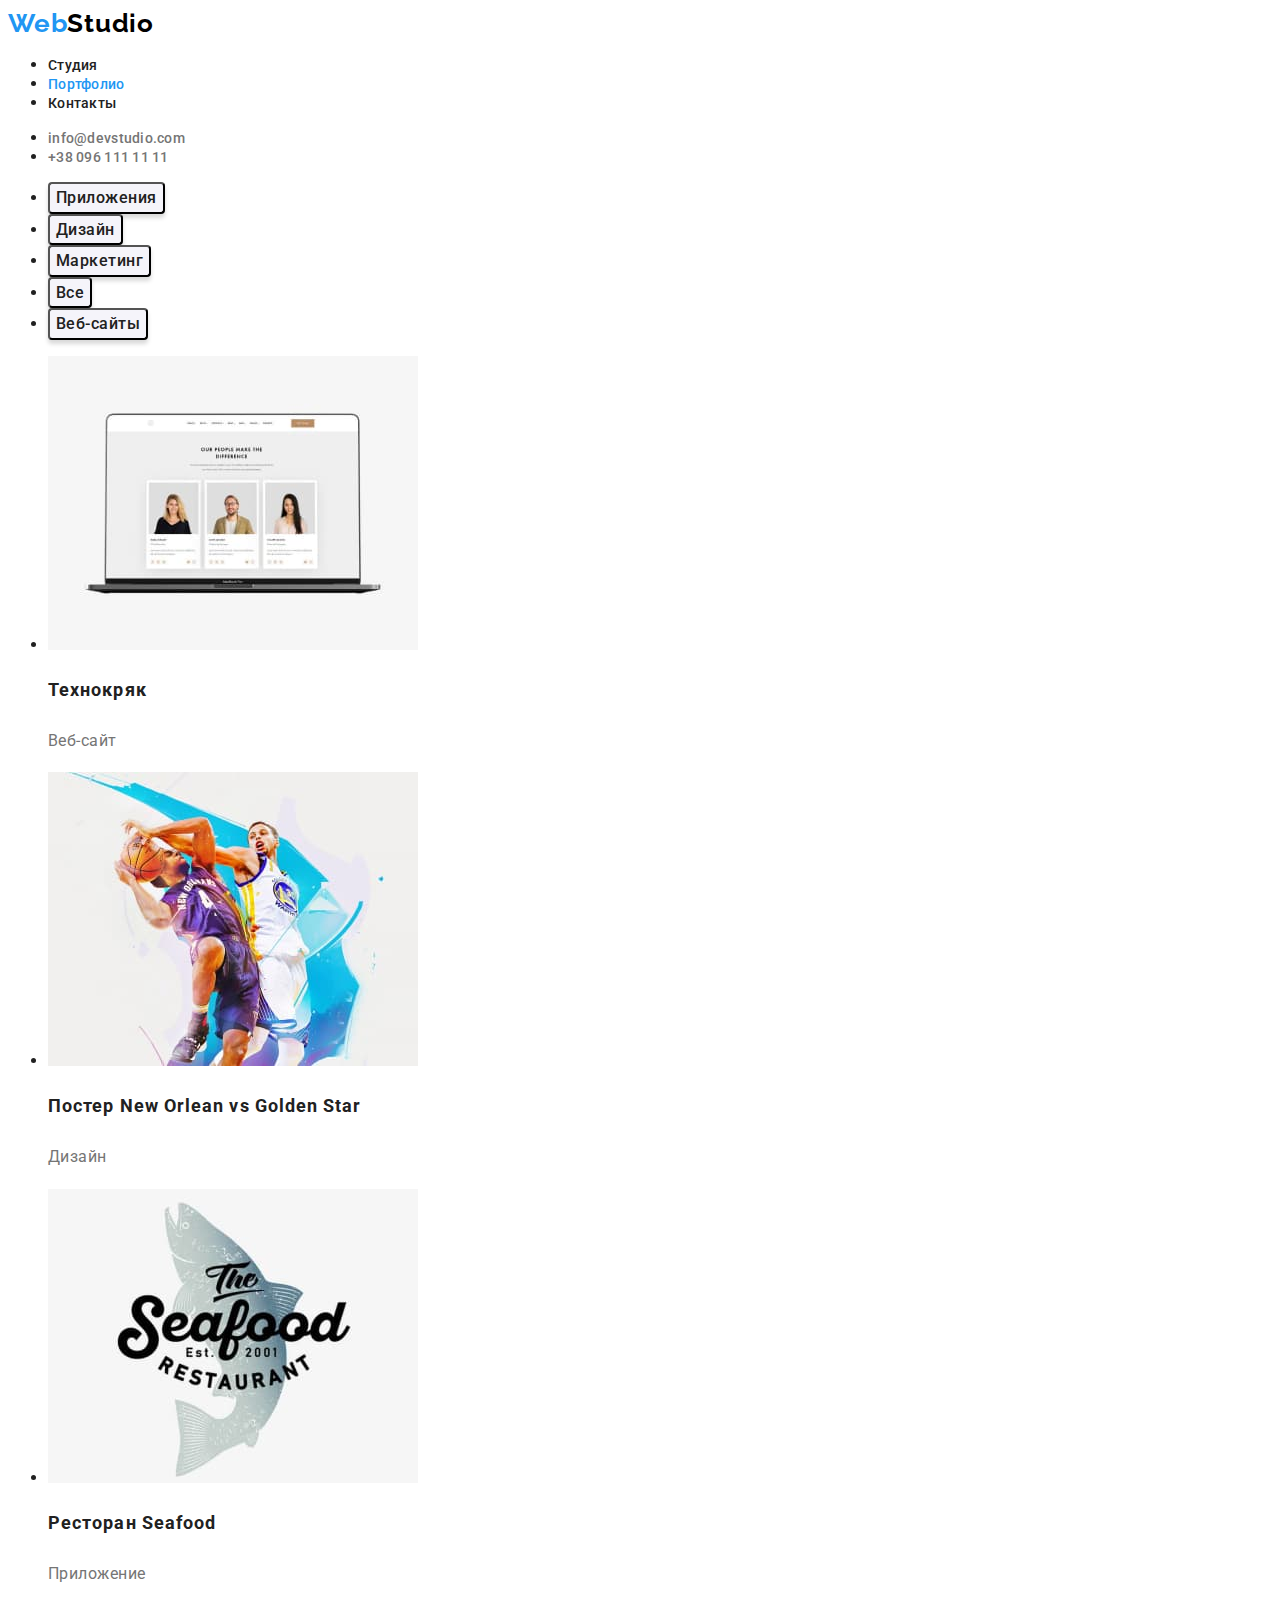
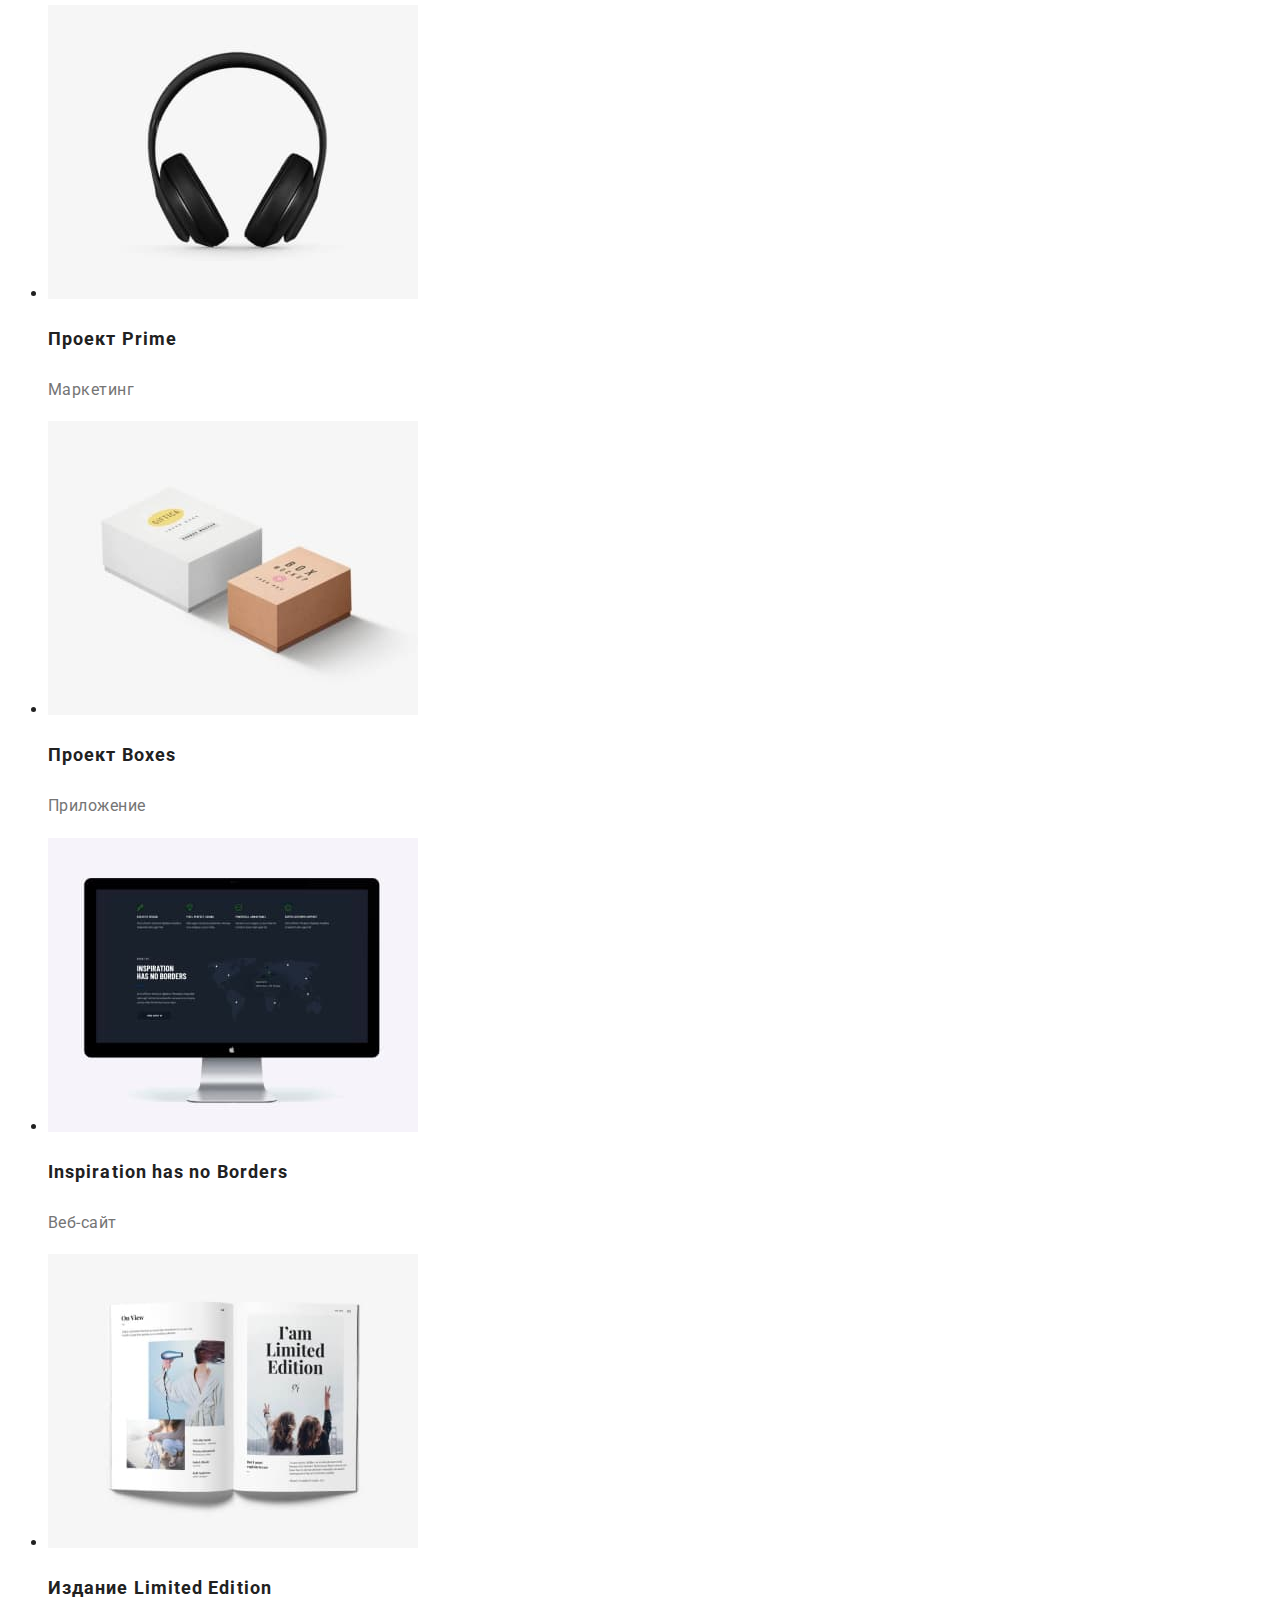
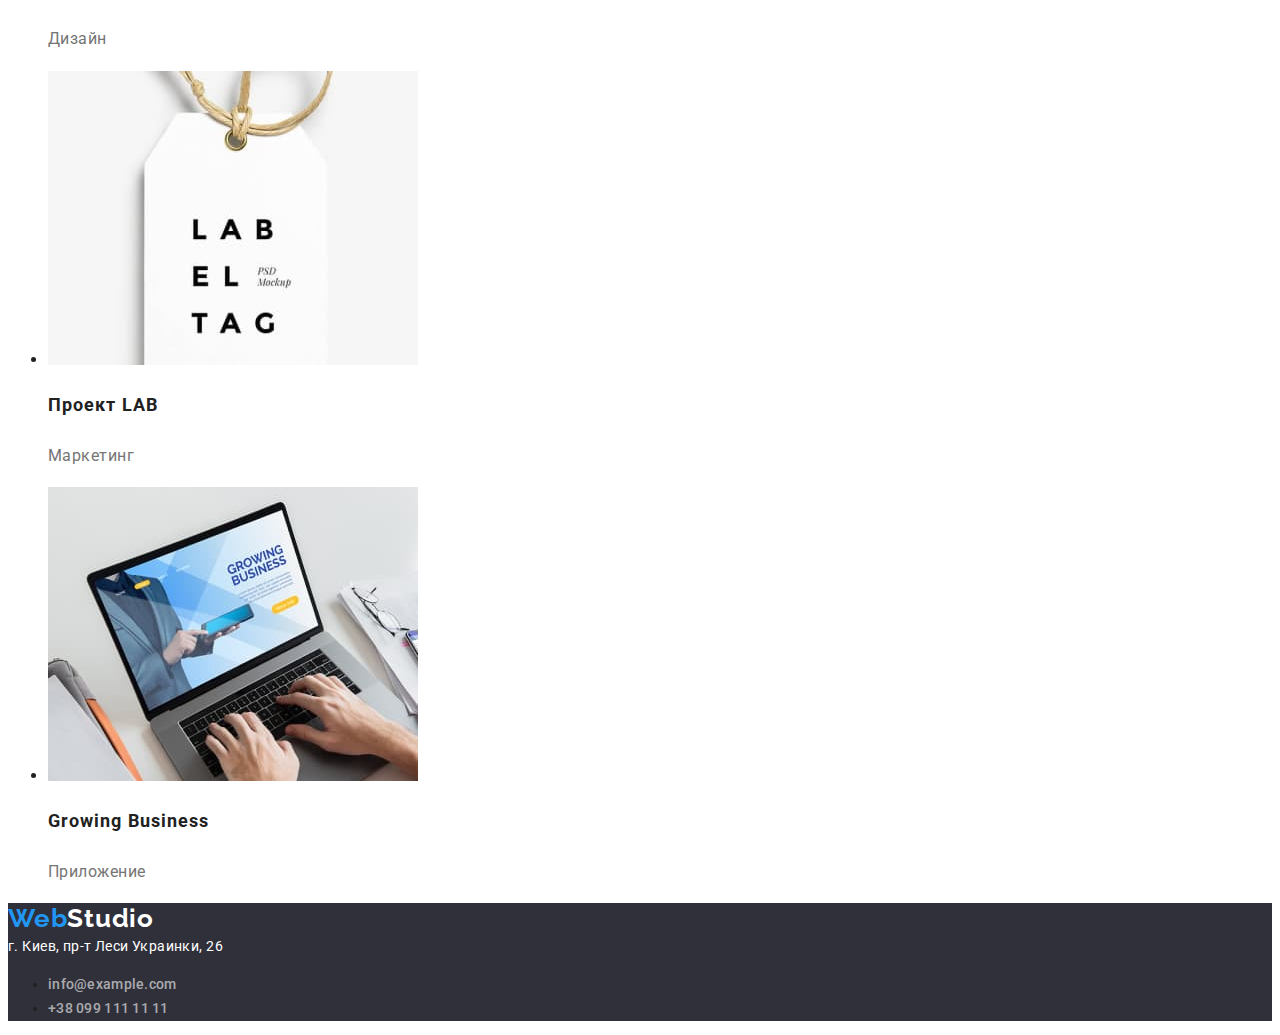
==== portfolio.html @ 6b37e73c "додали файли з hw-02" ====
<!DOCTYPE html>
<html lang="ru">
  <head>
    <meta charset="UTF-8" />
    <meta http-equiv="X-UA-Compatible" content="IE=edge" />
    <meta name="viewport" content="width=device-width, initial-scale=1.0" />
    <title>Портфоліо</title>
    <link rel="preconnect" href="https://fonts.googleapis.com" />
    <link rel="preconnect" href="https://fonts.gstatic.com" crossorigin />
    <link
      href="https://fonts.googleapis.com/css2?family=Raleway:wght@700&family=Roboto:wght@400;500;700;900&display=swap"
      rel="stylesheet"
    />
    <link rel="stylesheet" href="./css/styles.css" />
  </head>
  <body>
    <header class="header">
      <nav class="main-navigation">
        <a class="logo" href="./index.html">Web<span class="web-header">Studio</span> </a>

        <ul class="site-nav">
          <li class="item"><a class="link" href="./index.html">Студия</a></li>
          <li class="item"><a class="link current" href="./portfolio.html">Портфолио</a></li>
          <li class="item"><a class="link" href="/">Контакты</a></li>
        </ul>
      </nav>

      <ul class="auth-nav">
        <li class="item"><a class="link" href="info@devstudio.com">info@devstudio.com</a></li>
        <li class="item"><a class="link" href="/">+38 096 111 11 11</a></li>
      </ul>
    </header>

    <main>
      <section>
        <!--скрити заголовок h1 -->
        <h1 class="hide">Кнопки фільтру</h1>
        <ul class="btn-list">
          <li><button class="btn" type="button">Приложения</button></li>
          <li><button class="btn" type="button">Дизайн</button></li>
          <li><button class="btn" type="button">Маркетинг</button></li>
          <li><button class="btn" type="button">Все</button></li>
          <li><button class="btn" type="button">Веб-сайты</button></li>
        </ul>
        <!--скрити заголовок h2-->
        <h2 class="hide">Приклади робіт</h2>
        <ul>
          <li>
            <img src="./img/portfolio/tehnokr.jpeg" alt="фото спеціалістів" width="370" />
            <h3 class="example">Технокряк</h3>
            <p class="example-name">Веб-сайт</p>
          </li>
          <li>
            <img src="./img/portfolio/poster.jpeg" alt="баскетболіст блокує опонента" width="370" />
            <h3 class="example">Постер <span lang="en">New Orlean vs Golden Star</span></h3>
            <p class="example-name">Дизайн</p>
          </li>
          <li>
            <img src="./img/portfolio/restaur.jpeg" alt="логотип ресторана" width="370" />
            <h3 class="example">Ресторан <span lang="en">Seafood</span></h3>
            <p class="example-name">Приложение</p>
          </li>
          <li>
            <img src="./img/portfolio/prime.jpeg" alt="наваушники" width="370" />
            <h3 class="example">Проект <span lang="en">Prime</span></h3>
            <p class="example-name">Маркетинг</p>
          </li>
          <li>
            <img src="./img/portfolio/boxes.jpeg" alt="дві коробки" width="370" />
            <h3 class="example">Проект <span lang="en"> Boxes</span></h3>
            <p class="example-name">Приложение</p>
          </li>
          <li>
            <img src="./img/portfolio/inspir.jpeg" alt="монітор Apple" width="370" />
            <h3 class="example" lang="en">Inspiration has no Borders</h3>
            <p class="example-name">Веб-сайт</p>
          </li>
          <li>
            <img src="./img/portfolio/izdanie.jpeg" alt="журнал" width="370" />
            <h3 class="example">Издание <span lang="en"> Limited Edition</span></h3>
            <p class="example-name">Дизайн</p>
          </li>
          <li>
            <img src="./img/portfolio/lab.jpeg" alt="бірка" width="370" />
            <h3 class="example">Проект<span lang="en"> LAB </span></h3>
            <p class="example-name">Маркетинг</p>
          </li>
          <li>
            <img src="./img/portfolio/gb.jpeg" alt="чоловік друкує на ноутбуці" width="370" />
            <h3 class="example" lang="en">Growing Business</h3>
            <p class="example-name">Приложение</p>
          </li>
        </ul>
      </section>
    </main>
    <footer class="footer">
      <a class="logo" href="/">Web<span class="web-footer">Studio</span> </a>

      <address class="address">г. Киев, пр-т Леси Украинки, 26</address>

      <ul class="footer-link">
        <li><a class="link" href="info@example.com">info@example.com</a></li>
        <li><a class="link" href="tel:+380991111111">+38 099 111 11 11</a></li>
      </ul>
    </footer>
  </body>
</html>
---- css/styles.css ----
:root {
  --primary-text-color: #212121;
  --secondary-text-color: #757575;
  --accent-color: #2196f3;
}

body {
  background: #ffffff;
  color: var(--primary-text-color);
  font-family: 'Roboto', sans-serif;
}

/* 
 основний колір тексту #212121 
 вторичний колір тексту #757575
 основний фон білий #FFFFFF
 акцент #2196F3
 колір футера контактів #FFFFFF99 
 фон герой #2F303A;
 фон хедер #FFFFFF;
 основний фон(наша команда)  #F5F4FA
 фон футер  #2F303A


 font-family: 'Raleway', sans-serif;

 address: rgba(255, 255, 255, 0.6);

 */

.logo {
  font-family: 'Raleway';
  font-weight: 700;
  font-size: 26px;
  line-height: 1.19;
  letter-spacing: 0.03em;
  color: var(--accent-color);
  text-decoration: none;
}

.link {
  font-family: inherit;

  font-weight: 500;
  font-size: 14px;
  line-height: 1.14;
  letter-spacing: 0.02em;

  color: var(--primary-text-color);
  text-decoration: none;
}

.auth-nav .link {
  color: var(--secondary-text-color);
}
.site-nav .link.current {
  color: var(--accent-color);
}
.hero {
  background-color: #2f303a;
}
.title-hero {
  font-weight: 900;
  font-size: 44px;
  line-height: 1.36;

  text-align: center;
  letter-spacing: 0.06em;
  text-transform: uppercase;

  color: #ffffff;
}
.btn-hero {
  color: #ffffff;
  background-color: var(--accent-color);
  font-weight: 700;
  font-size: 16px;
  line-height: 1.88;
  letter-spacing: 0.06em;
  font-family: inherit;
}
.btn-hero:hover {
  background: #188ce8;
}
.btn-hero:focus {
  background: #188ce8;
}
.hide {
  display: none;
}
.prior {
  font-size: 14px;
  line-height: 1.14;
  letter-spacing: 0.03em;
}
.title-prior {
  font-weight: 700;

  text-transform: uppercase;

  font-size: 14px;
  line-height: 1.14;
  letter-spacing: 0.03em;
}
.title-description {
  line-height: 1.71;
  color: var(--secondary-text-color);
}
.title-section {
  font-weight: 700;
  line-height: 1.17;
  text-align: center;
  letter-spacing: 0.03em;
  font-size: 36px;
}

.team {
  background: #f5f4fa;
  font-size: 16px;
  line-height: 1.19;

  letter-spacing: 0.03em;
}

.team-name {
  font-weight: 500;
  font-size: 16px;
  line-height: 1.19;

  text-align: center;
  letter-spacing: 0.03em;
}
.position {
  color: var(--secondary-text-color);
  line-height: 1.19;

  text-align: center;
  letter-spacing: 0.03em;
}
.item-team {
  background: #ffffff;
  box-shadow: 0px 1px 3px rgba(0, 0, 0, 0.12), 0px 1px 1px rgba(0, 0, 0, 0.14),
    0px 2px 1px rgba(0, 0, 0, 0.2);
  border-radius: 0px 0px 4px 4px;
  width: 270px;
}
.footer {
  background-color: #2f303a;
  font-size: 14px;
  line-height: 1.71;

  letter-spacing: 0.03em;
}
.web-header {
  color: #000000;
}
.web-footer {
  color: #ffffff;
}
.footer-link .link {
  color: rgba(255, 255, 255, 0.6);
}
.address {
  font-style: normal;
  font-weight: 400;
  color: #ffffff;
}
.link:hover {
  color: var(--accent-color);
}
.link:focus {
  color: var(--accent-color);
}
.btn {
  color: var(--primary-text-color);
  cursor: pointer;
  background-color: #f5f4fa;
  box-shadow: 0px 4px 4px rgba(0, 0, 0, 0.15);
  border-radius: 4px;
  font-family: inherit;
  font-weight: 500;
  font-size: 16px;
  line-height: 1.6;

  letter-spacing: 0.03em;
}
.btn:hover {
  color: #ffffff;
  background-color: var(--accent-color);
}

.btn:focus {
  color: #ffffff;
  background-color: var(--accent-color);
}
.example {
  font-weight: 700;
  font-size: 18px;
  line-height: 2;

  letter-spacing: 0.06em;
}
.example-name {
  line-height: 1.9;

  letter-spacing: 0.03em;

  color: var(--secondary-text-color);
}
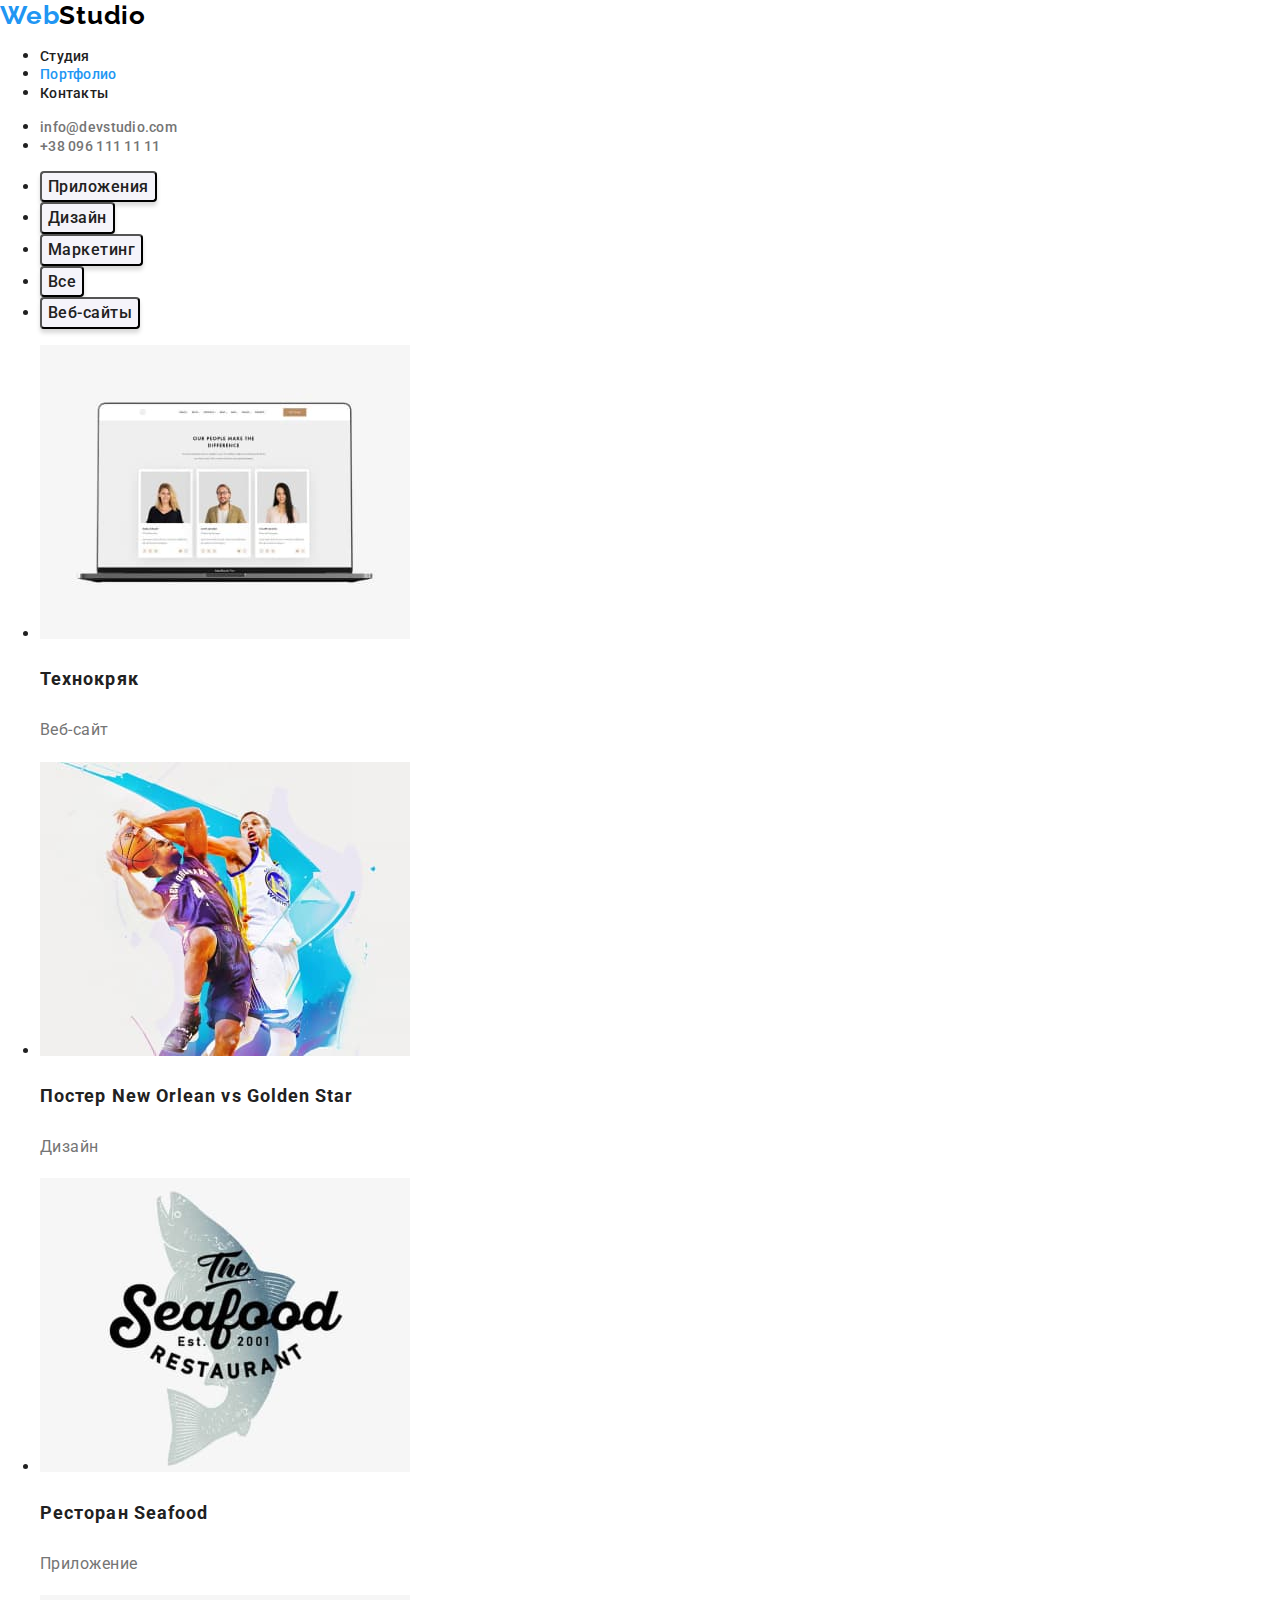
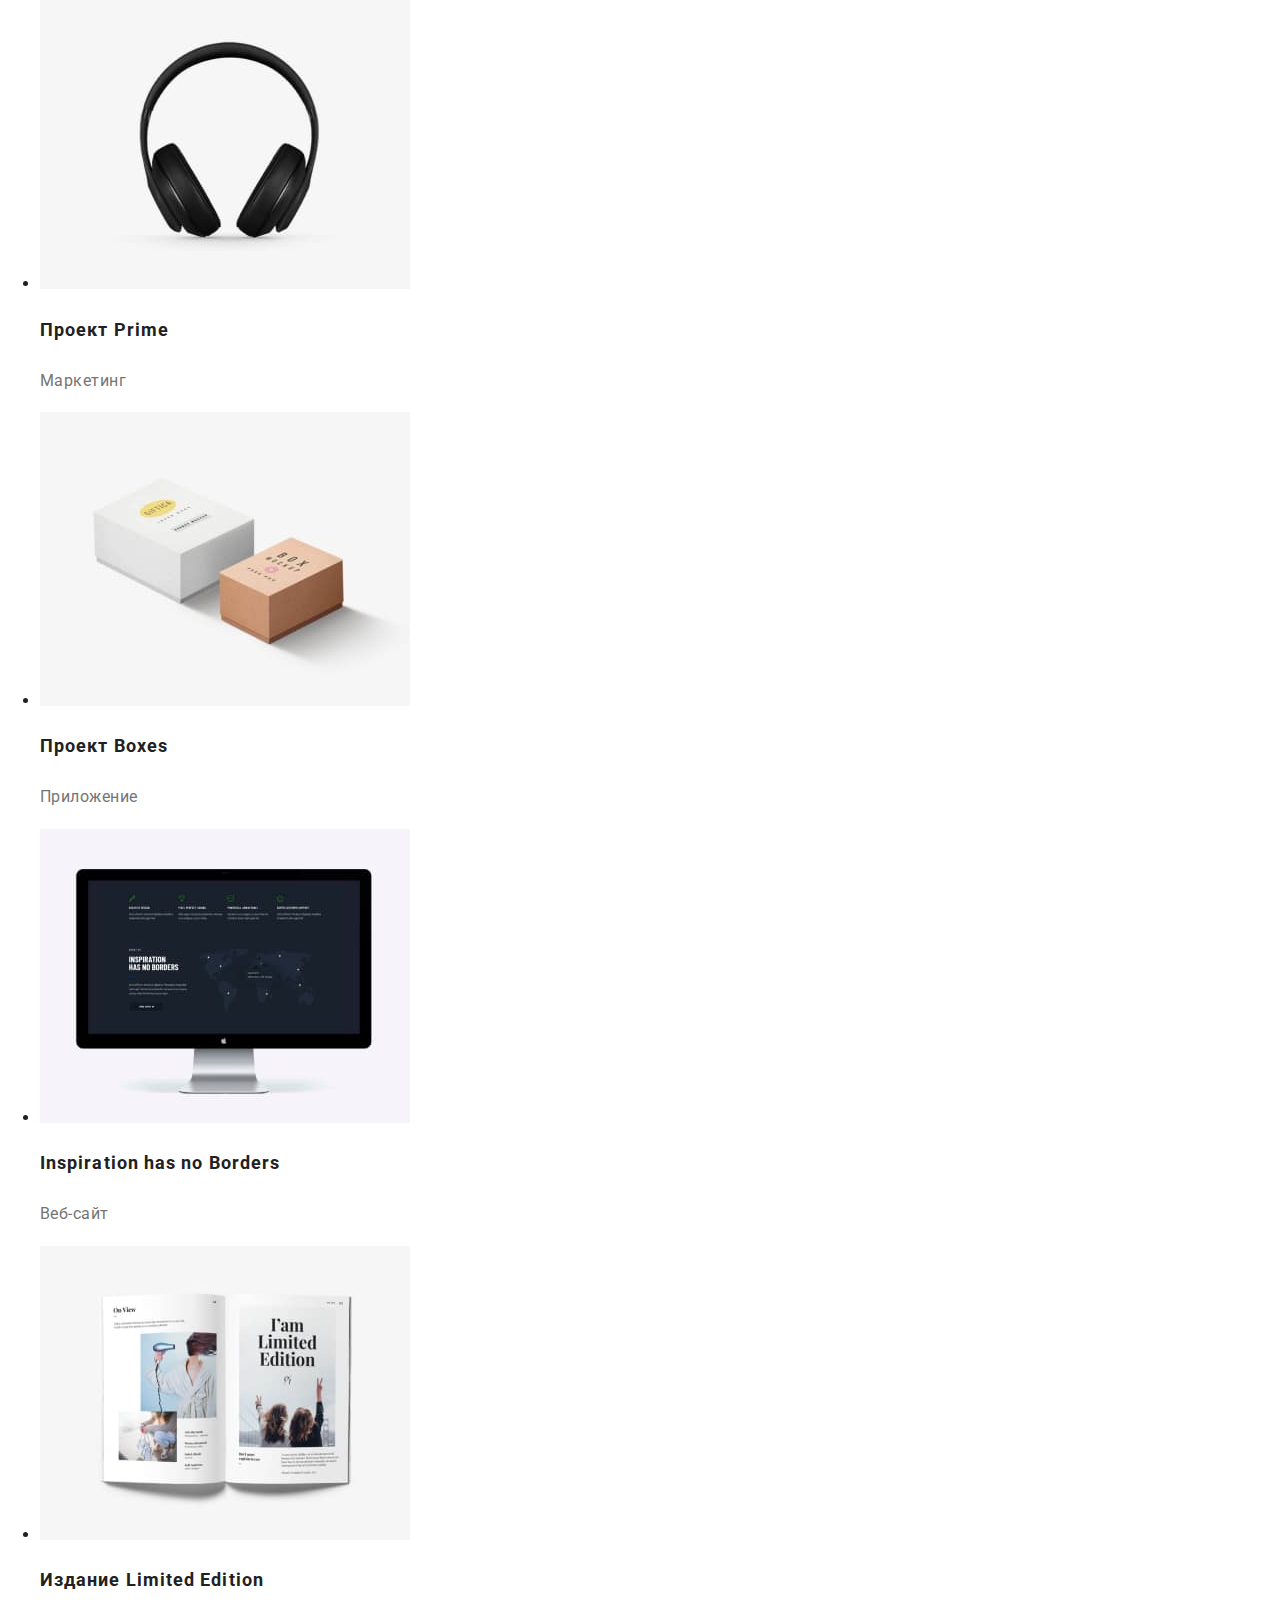
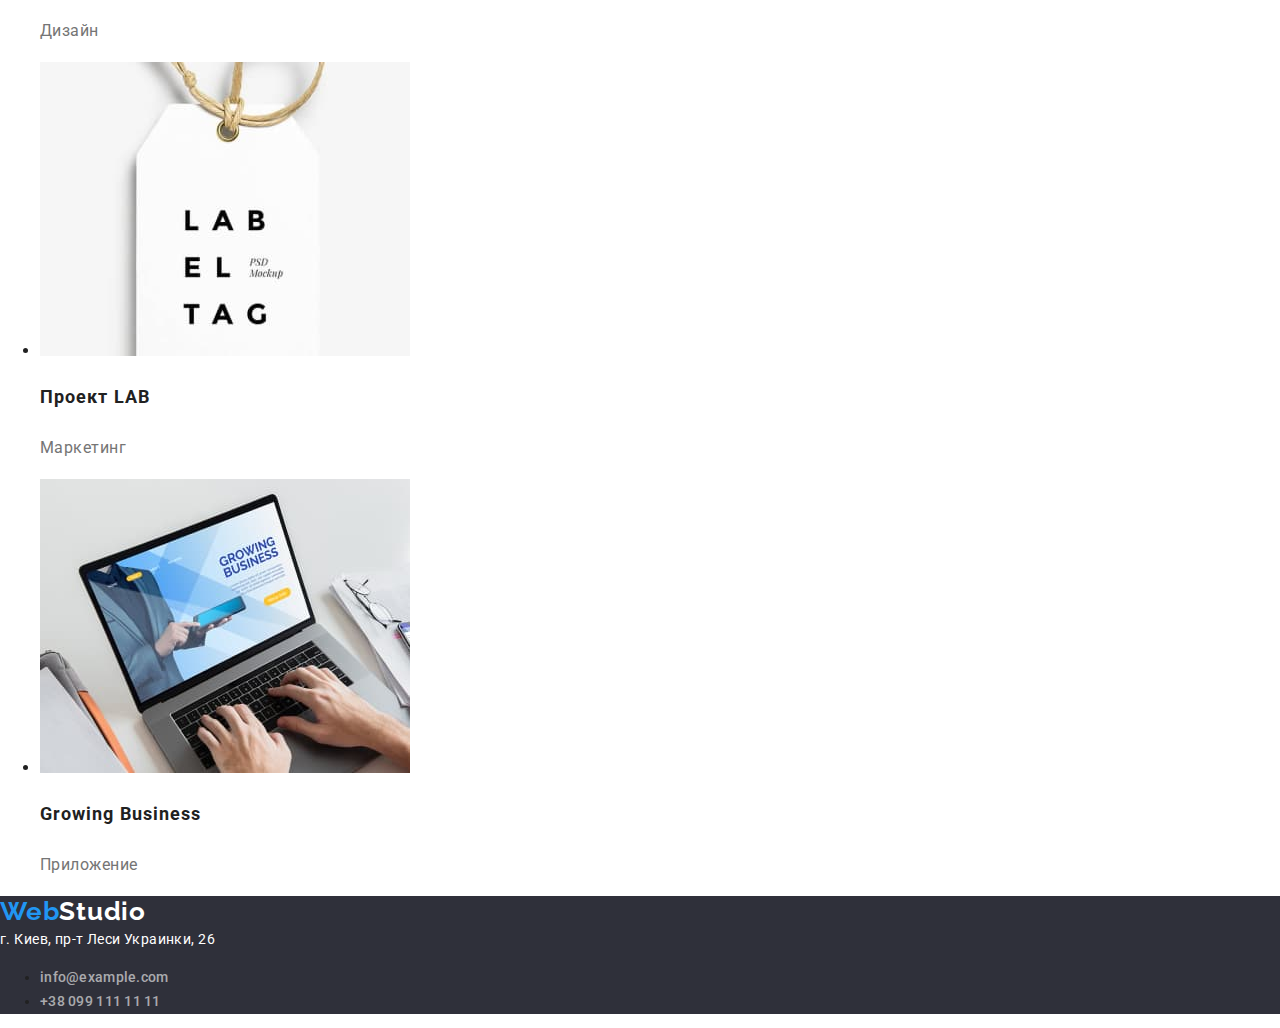
==== commit c8f34d6c: "підключили CDN modern normalize css" ====
--- a/portfolio.html
+++ b/portfolio.html
@@ -11,22 +11,32 @@
       href="https://fonts.googleapis.com/css2?family=Raleway:wght@700&family=Roboto:wght@400;500;700;900&display=swap"
       rel="stylesheet"
     />
+    <link
+      rel="stylesheet"
+      href="https://cdnjs.cloudflare.com/ajax/libs/modern-normalize/1.1.0/modern-normalize.min.css"
+    />
     <link rel="stylesheet" href="./css/styles.css" />
   </head>
   <body>
     <header class="header">
       <nav class="main-navigation">
-        <a class="logo" href="./index.html">Web<span class="web-header">Studio</span> </a>
+        <a class="logo" href="./index.html"
+          >Web<span class="web-header">Studio</span>
+        </a>
 
         <ul class="site-nav">
           <li class="item"><a class="link" href="./index.html">Студия</a></li>
-          <li class="item"><a class="link current" href="./portfolio.html">Портфолио</a></li>
+          <li class="item">
+            <a class="link current" href="./portfolio.html">Портфолио</a>
+          </li>
           <li class="item"><a class="link" href="/">Контакты</a></li>
         </ul>
       </nav>
 
       <ul class="auth-nav">
-        <li class="item"><a class="link" href="info@devstudio.com">info@devstudio.com</a></li>
+        <li class="item">
+          <a class="link" href="info@devstudio.com">info@devstudio.com</a>
+        </li>
         <li class="item"><a class="link" href="/">+38 096 111 11 11</a></li>
       </ul>
     </header>
@@ -46,38 +56,66 @@
         <h2 class="hide">Приклади робіт</h2>
         <ul>
           <li>
-            <img src="./img/portfolio/tehnokr.jpeg" alt="фото спеціалістів" width="370" />
+            <img
+              src="./img/portfolio/tehnokr.jpeg"
+              alt="фото спеціалістів"
+              width="370"
+            />
             <h3 class="example">Технокряк</h3>
             <p class="example-name">Веб-сайт</p>
           </li>
           <li>
-            <img src="./img/portfolio/poster.jpeg" alt="баскетболіст блокує опонента" width="370" />
-            <h3 class="example">Постер <span lang="en">New Orlean vs Golden Star</span></h3>
+            <img
+              src="./img/portfolio/poster.jpeg"
+              alt="баскетболіст блокує опонента"
+              width="370"
+            />
+            <h3 class="example">
+              Постер <span lang="en">New Orlean vs Golden Star</span>
+            </h3>
             <p class="example-name">Дизайн</p>
           </li>
           <li>
-            <img src="./img/portfolio/restaur.jpeg" alt="логотип ресторана" width="370" />
+            <img
+              src="./img/portfolio/restaur.jpeg"
+              alt="логотип ресторана"
+              width="370"
+            />
             <h3 class="example">Ресторан <span lang="en">Seafood</span></h3>
             <p class="example-name">Приложение</p>
           </li>
           <li>
-            <img src="./img/portfolio/prime.jpeg" alt="наваушники" width="370" />
+            <img
+              src="./img/portfolio/prime.jpeg"
+              alt="наваушники"
+              width="370"
+            />
             <h3 class="example">Проект <span lang="en">Prime</span></h3>
             <p class="example-name">Маркетинг</p>
           </li>
           <li>
-            <img src="./img/portfolio/boxes.jpeg" alt="дві коробки" width="370" />
+            <img
+              src="./img/portfolio/boxes.jpeg"
+              alt="дві коробки"
+              width="370"
+            />
             <h3 class="example">Проект <span lang="en"> Boxes</span></h3>
             <p class="example-name">Приложение</p>
           </li>
           <li>
-            <img src="./img/portfolio/inspir.jpeg" alt="монітор Apple" width="370" />
+            <img
+              src="./img/portfolio/inspir.jpeg"
+              alt="монітор Apple"
+              width="370"
+            />
             <h3 class="example" lang="en">Inspiration has no Borders</h3>
             <p class="example-name">Веб-сайт</p>
           </li>
           <li>
             <img src="./img/portfolio/izdanie.jpeg" alt="журнал" width="370" />
-            <h3 class="example">Издание <span lang="en"> Limited Edition</span></h3>
+            <h3 class="example">
+              Издание <span lang="en"> Limited Edition</span>
+            </h3>
             <p class="example-name">Дизайн</p>
           </li>
           <li>
@@ -86,7 +124,11 @@
             <p class="example-name">Маркетинг</p>
           </li>
           <li>
-            <img src="./img/portfolio/gb.jpeg" alt="чоловік друкує на ноутбуці" width="370" />
+            <img
+              src="./img/portfolio/gb.jpeg"
+              alt="чоловік друкує на ноутбуці"
+              width="370"
+            />
             <h3 class="example" lang="en">Growing Business</h3>
             <p class="example-name">Приложение</p>
           </li>
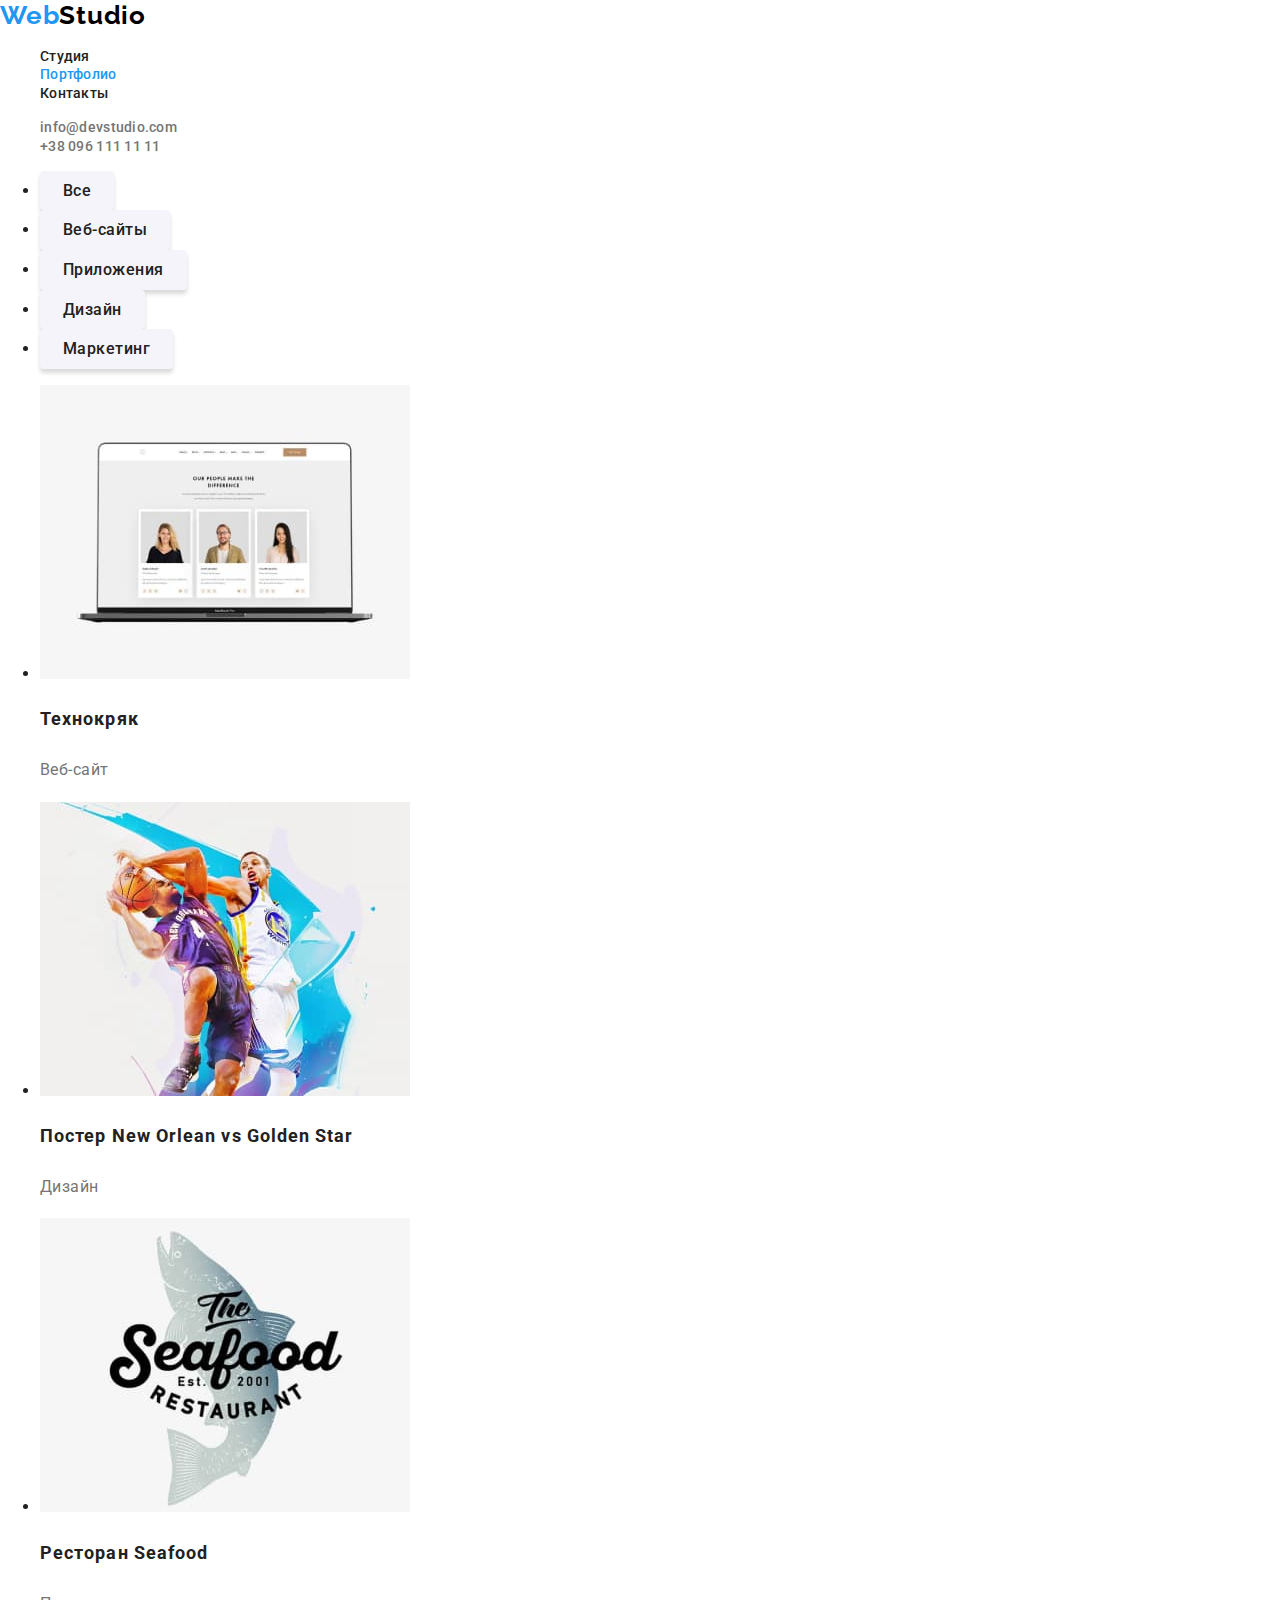
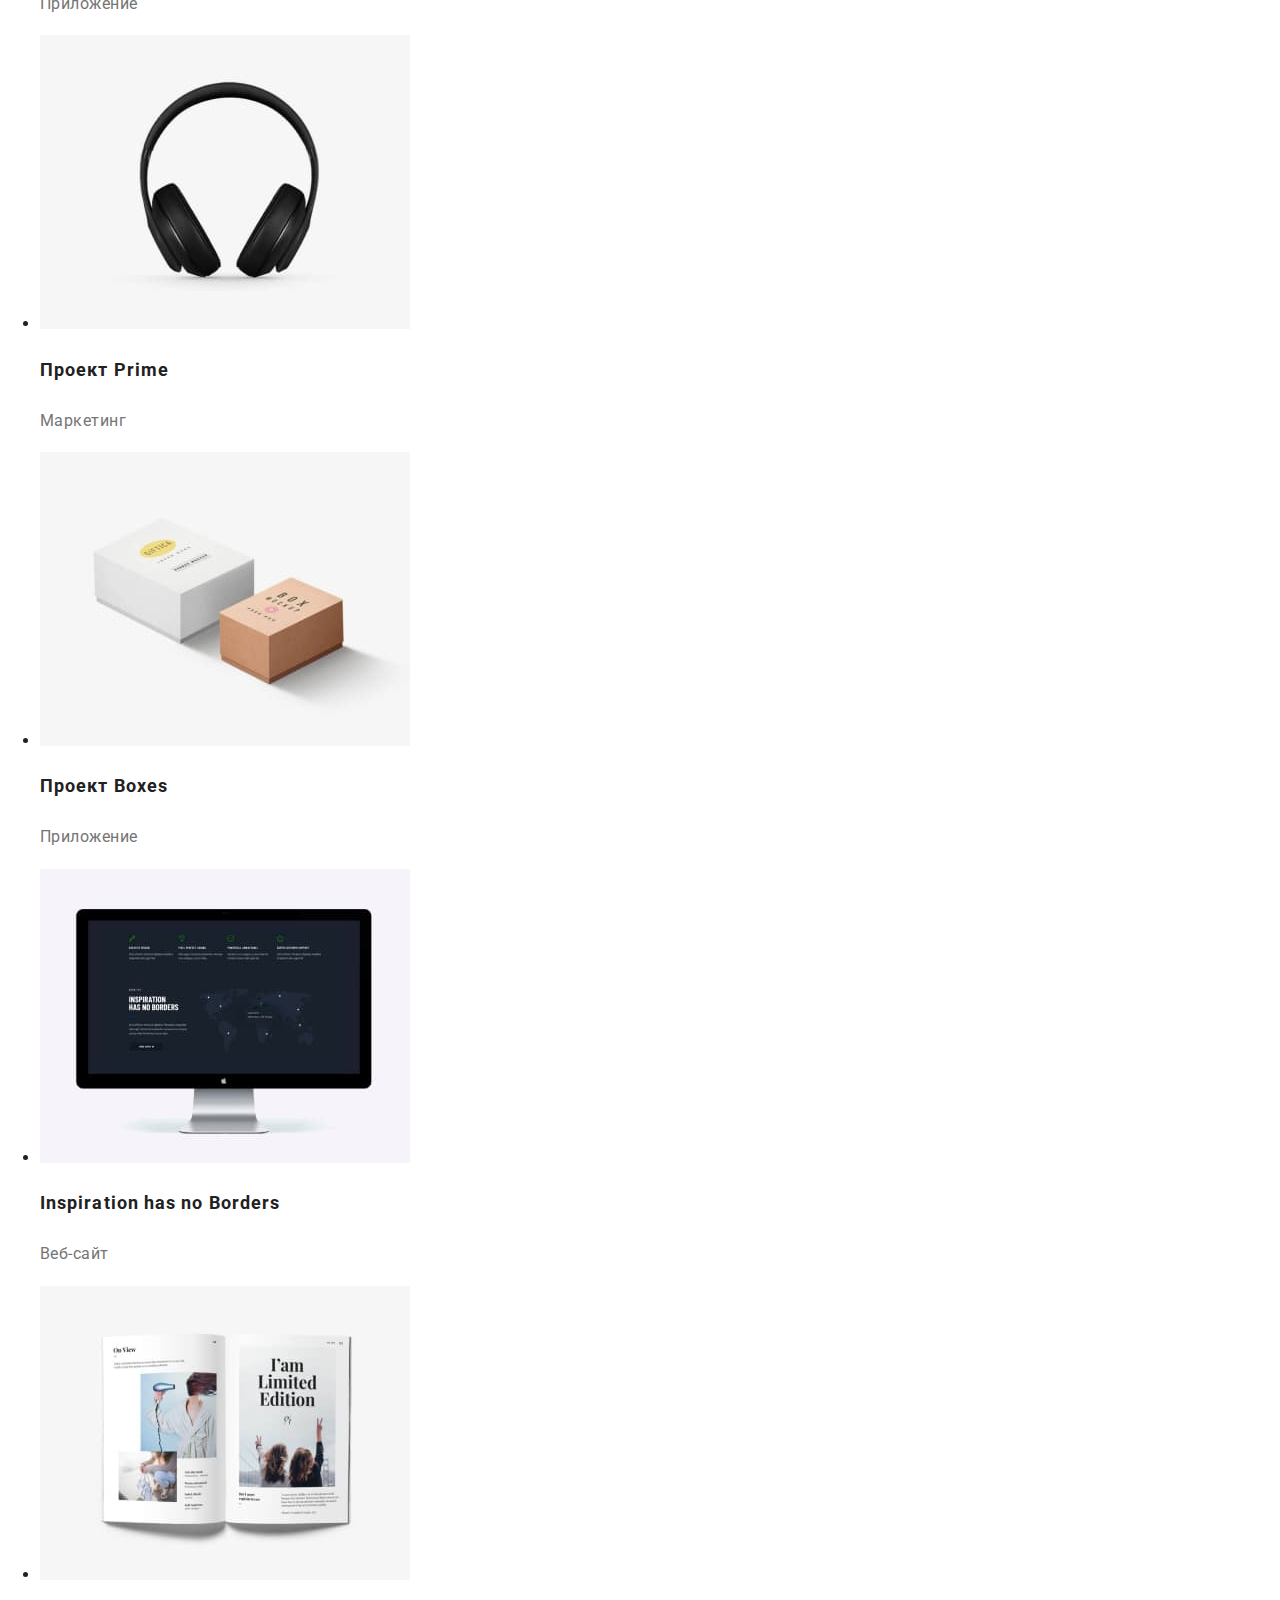
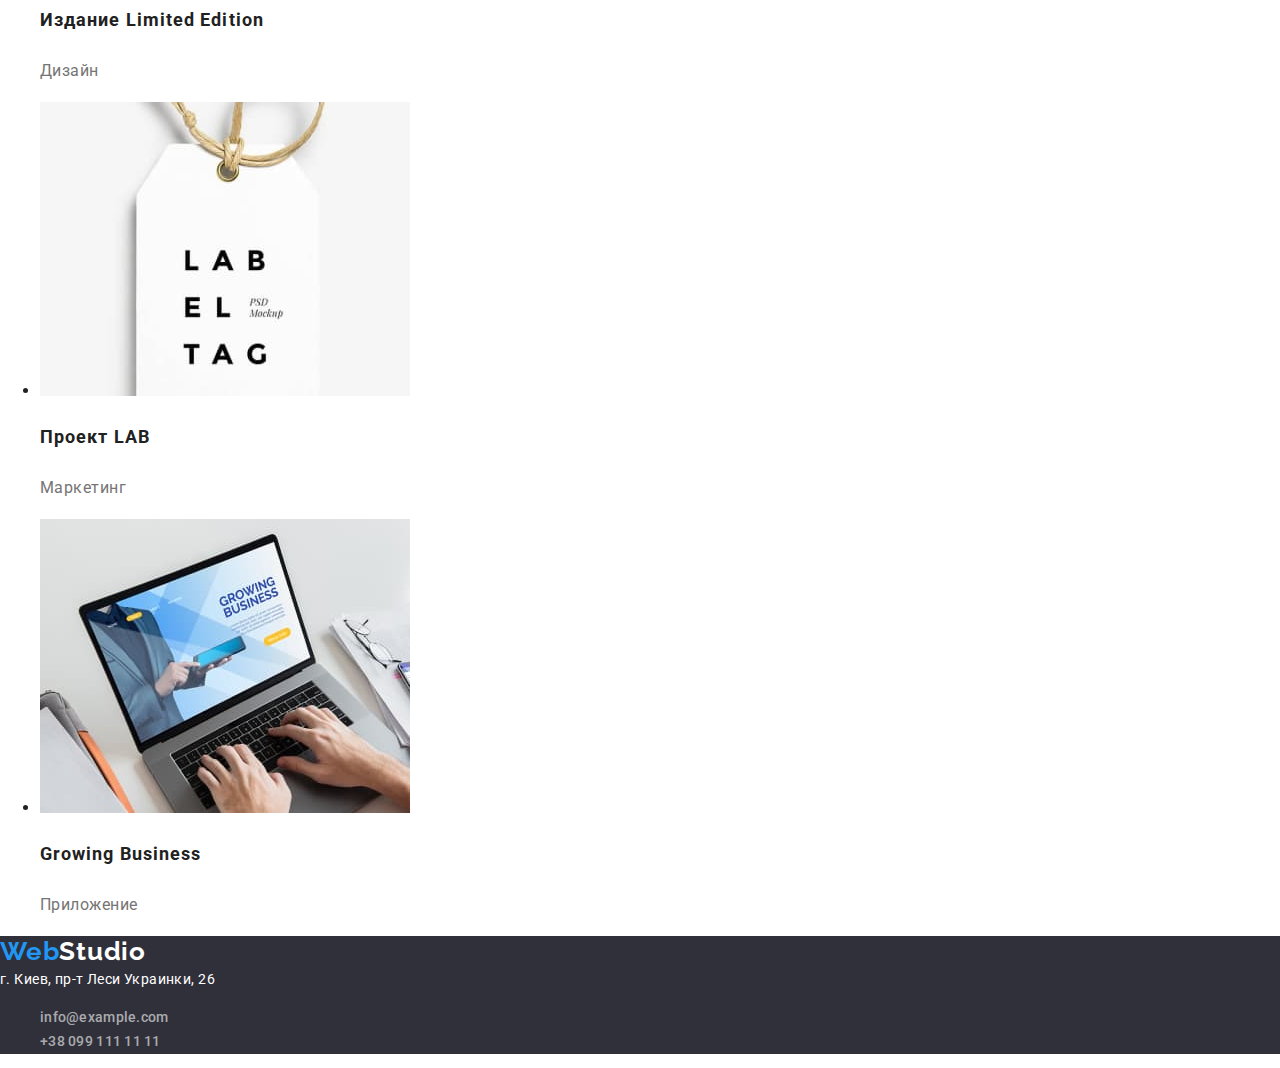
==== commit 7a5626c4: "додали container" ====
--- a/portfolio.html
+++ b/portfolio.html
@@ -46,11 +46,11 @@
         <!--скрити заголовок h1 -->
         <h1 class="hide">Кнопки фільтру</h1>
         <ul class="btn-list">
+          <li><button class="btn" type="button">Все</button></li>
+          <li><button class="btn" type="button">Веб-сайты</button></li>
           <li><button class="btn" type="button">Приложения</button></li>
           <li><button class="btn" type="button">Дизайн</button></li>
           <li><button class="btn" type="button">Маркетинг</button></li>
-          <li><button class="btn" type="button">Все</button></li>
-          <li><button class="btn" type="button">Веб-сайты</button></li>
         </ul>
         <!--скрити заголовок h2-->
         <h2 class="hide">Приклади робіт</h2>
--- a/css/styles.css
+++ b/css/styles.css
@@ -7,8 +7,18 @@
 body {
   background: #ffffff;
   color: var(--primary-text-color);
-  font-family: 'Roboto', sans-serif;
-}
+  font-family: "Roboto", sans-serif;
+}
+
+/* h1,
+h2,
+h3,
+h4,
+h5,
+h6,
+p {
+  margin: 0;
+} */
 
 /* 
  основний колір тексту #212121 
@@ -28,14 +38,49 @@
 
  */
 
+.container {
+  width: 1200px;
+
+  padding-left: 15px;
+  padding-right: 15px;
+
+  margin-left: auto;
+  margin-right: auto;
+
+  display: flex;
+}
+.header {
+  background-color: #ffffff;
+  /* display: flex; */
+}
+.header-nav {
+  /* display: flex; */
+}
+.site-nav {
+  list-style: none;
+  /* display: flex; */
+}
+.item {
+  /* margin-right: 50px; */
+}
+.auth-nav {
+  list-style: none;
+  /* display: flex; */
+  /* margin-left: auto; */
+}
+/* .auth-nav > .item:last-child {
+  margin-right: 0;
+} */
+
 .logo {
-  font-family: 'Raleway';
+  font-family: "Raleway";
   font-weight: 700;
   font-size: 26px;
   line-height: 1.19;
   letter-spacing: 0.03em;
   color: var(--accent-color);
   text-decoration: none;
+  /* margin-right: 93px; */
 }
 
 .link {
@@ -92,6 +137,10 @@
   font-size: 14px;
   line-height: 1.14;
   letter-spacing: 0.03em;
+}
+
+.list {
+  list-style: none;
 }
 .title-prior {
   font-weight: 700;
@@ -150,6 +199,9 @@
   line-height: 1.71;
 
   letter-spacing: 0.03em;
+}
+.footer-link {
+  list-style: none;
 }
 .web-header {
   color: #000000;
@@ -183,7 +235,10 @@
   line-height: 1.6;
 
   letter-spacing: 0.03em;
-}
+  padding: 6px 22px;
+  border: 1px solid transparent;
+}
+
 .btn:hover {
   color: #ffffff;
   background-color: var(--accent-color);
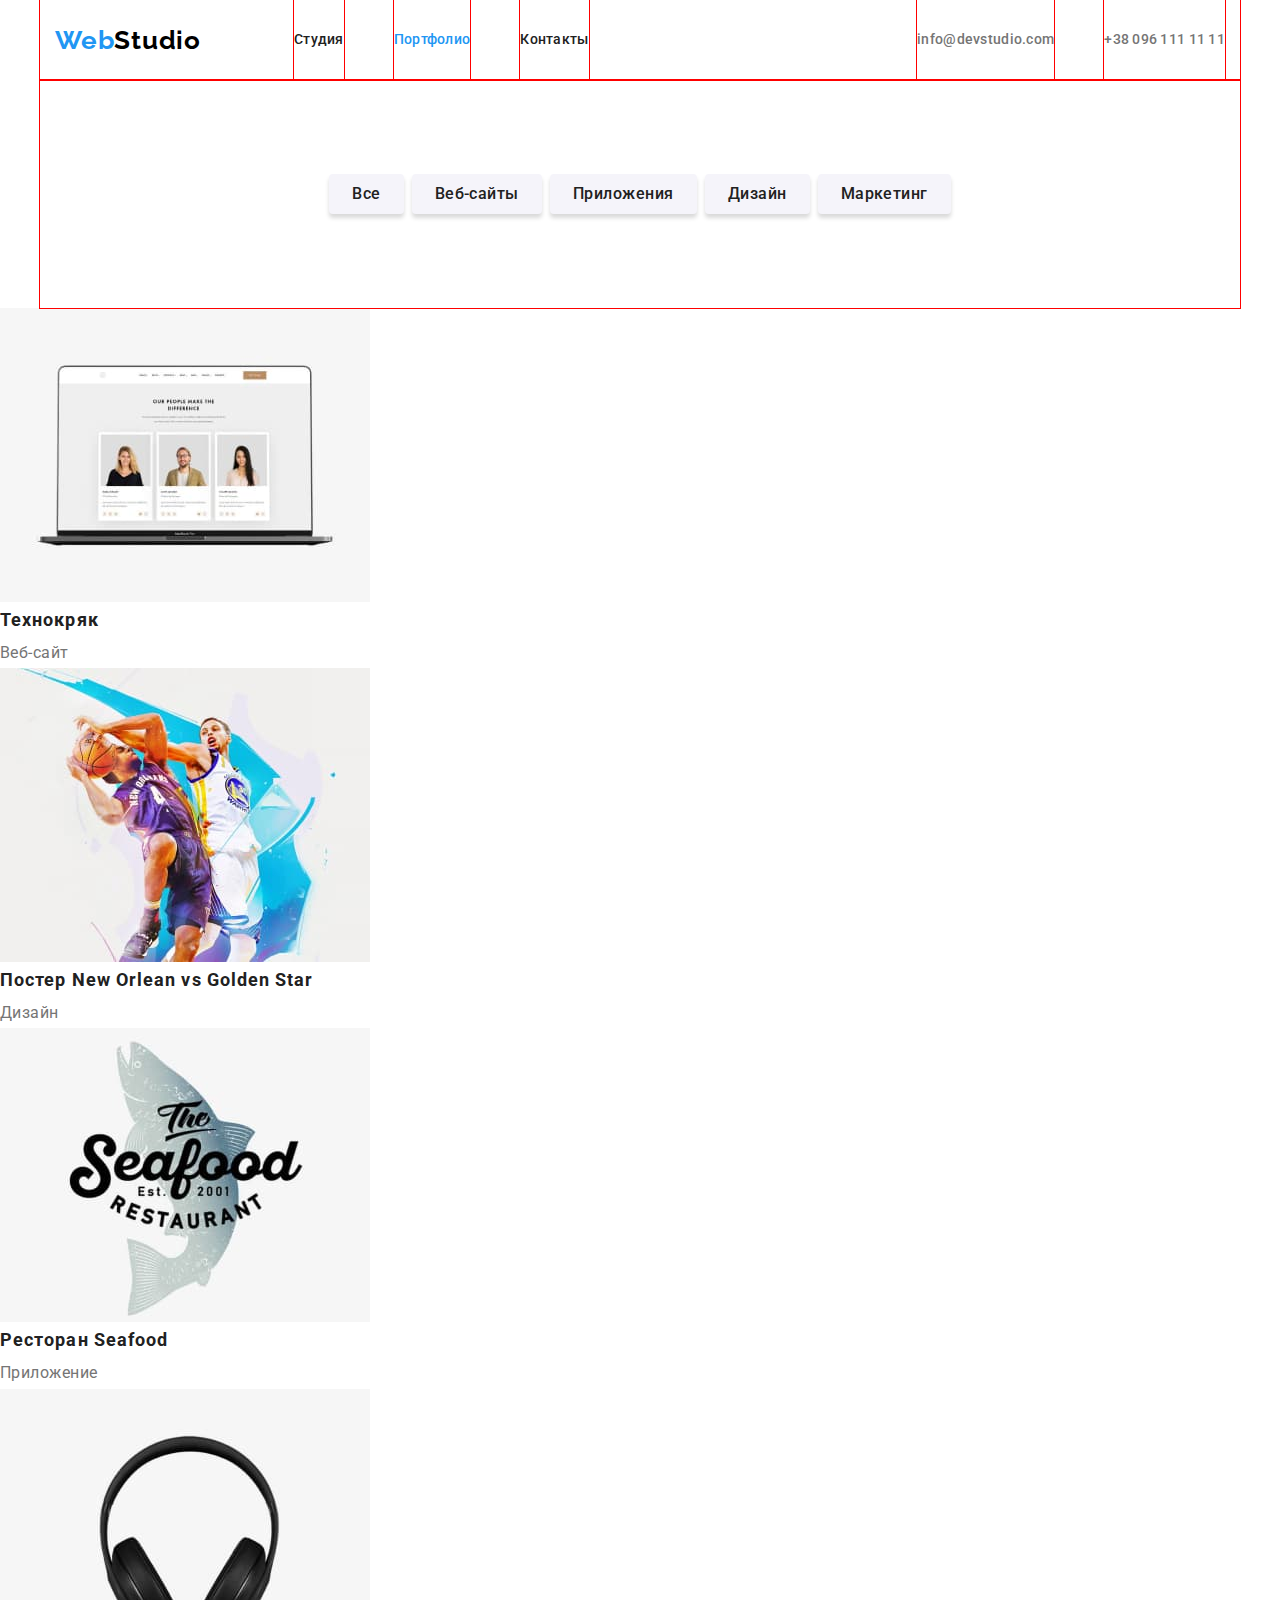
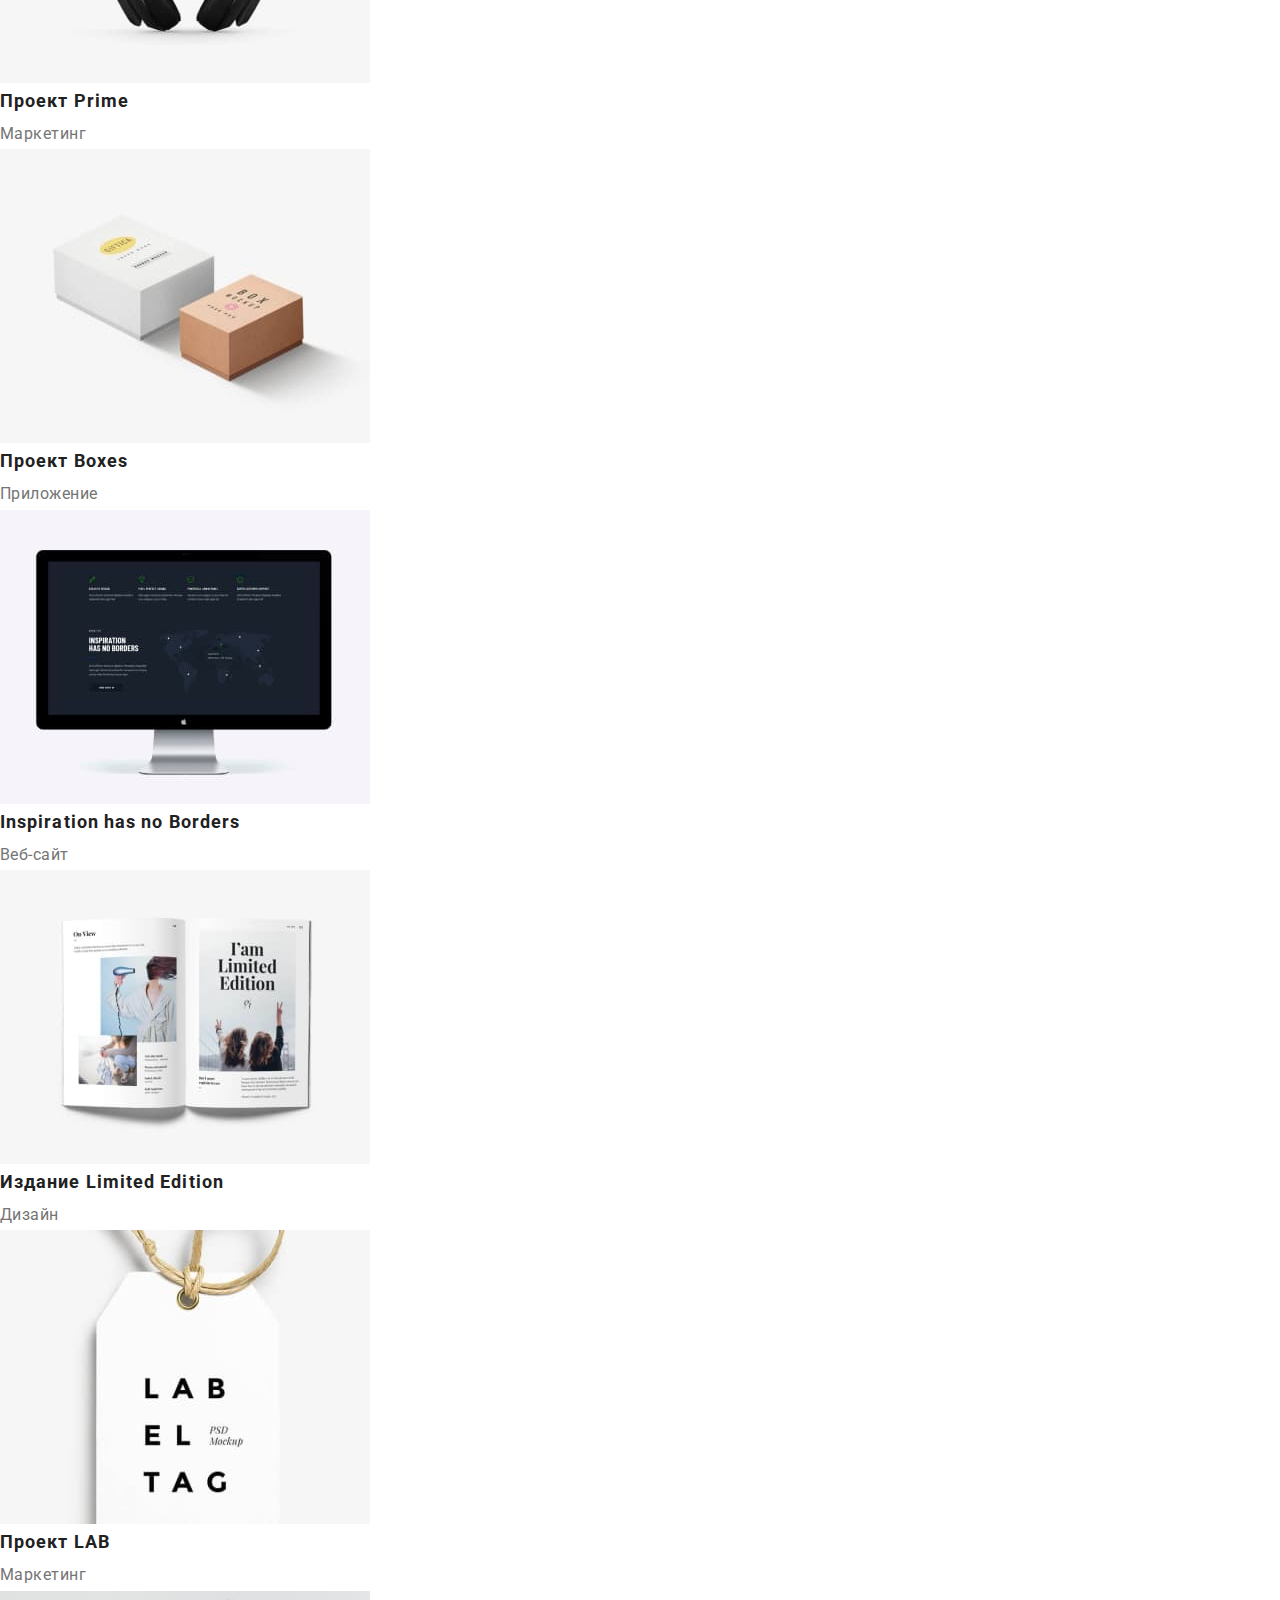
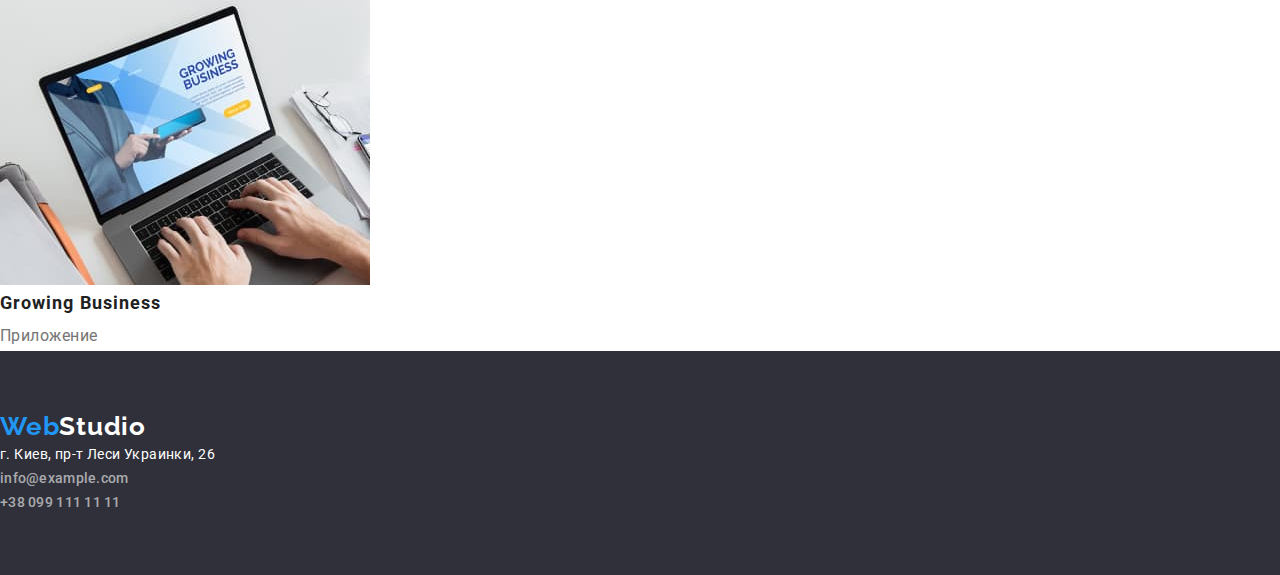
==== commit 739a860c: "зробили Студію" ====
--- a/portfolio.html
+++ b/portfolio.html
@@ -19,43 +19,63 @@
   </head>
   <body>
     <header class="header">
-      <nav class="main-navigation">
+      <div class="container header-container">
         <a class="logo" href="./index.html"
           >Web<span class="web-header">Studio</span>
         </a>
 
-        <ul class="site-nav">
-          <li class="item"><a class="link" href="./index.html">Студия</a></li>
-          <li class="item">
-            <a class="link current" href="./portfolio.html">Портфолио</a>
-          </li>
-          <li class="item"><a class="link" href="/">Контакты</a></li>
-        </ul>
-      </nav>
+        <nav class="header-nav">
+          <ul class="site-nav">
+            <li class="item-nav">
+              <a class="link" href="/">Студия</a>
+            </li>
+            <li class="item-nav">
+              <a class="link current" href="./portfolio.html">Портфолио</a>
+            </li>
+            <li class="item-nav"><a class="link" href="/">Контакты</a></li>
+          </ul>
+        </nav>
 
-      <ul class="auth-nav">
-        <li class="item">
-          <a class="link" href="info@devstudio.com">info@devstudio.com</a>
-        </li>
-        <li class="item"><a class="link" href="/">+38 096 111 11 11</a></li>
-      </ul>
+        <div class="auth-nav">
+          <ul class="auth-cont">
+            <li class="item-nav">
+              <a class="link" href="info@devstudio.com">info@devstudio.com</a>
+            </li>
+            <li class="item-nav">
+              <a class="link" href="/">+38 096 111 11 11</a>
+            </li>
+          </ul>
+        </div>
+      </div>
     </header>
 
     <main>
       <section>
         <!--скрити заголовок h1 -->
         <h1 class="hide">Кнопки фільтру</h1>
-        <ul class="btn-list">
-          <li><button class="btn" type="button">Все</button></li>
-          <li><button class="btn" type="button">Веб-сайты</button></li>
-          <li><button class="btn" type="button">Приложения</button></li>
-          <li><button class="btn" type="button">Дизайн</button></li>
-          <li><button class="btn" type="button">Маркетинг</button></li>
-        </ul>
+        <div class="container">
+          <ul class="btn-list">
+            <li class="item-btn">
+              <button class="btn" type="button">Все</button>
+            </li>
+            <li class="item-btn">
+              <button class="btn" type="button">Веб-сайты</button>
+            </li>
+            <li class="item-btn">
+              <button class="btn" type="button">Приложения</button>
+            </li>
+            <li class="item-btn">
+              <button class="btn" type="button">Дизайн</button>
+            </li>
+            <li class="item-btn">
+              <button class="btn" type="button">Маркетинг</button>
+            </li>
+          </ul>
+        </div>
         <!--скрити заголовок h2-->
         <h2 class="hide">Приклади робіт</h2>
         <ul>
-          <li>
+          <li class="work-example">
             <img
               src="./img/portfolio/tehnokr.jpeg"
               alt="фото спеціалістів"
@@ -64,7 +84,7 @@
             <h3 class="example">Технокряк</h3>
             <p class="example-name">Веб-сайт</p>
           </li>
-          <li>
+          <li class="work-example">
             <img
               src="./img/portfolio/poster.jpeg"
               alt="баскетболіст блокує опонента"
@@ -75,7 +95,7 @@
             </h3>
             <p class="example-name">Дизайн</p>
           </li>
-          <li>
+          <li class="work-example">
             <img
               src="./img/portfolio/restaur.jpeg"
               alt="логотип ресторана"
@@ -84,7 +104,7 @@
             <h3 class="example">Ресторан <span lang="en">Seafood</span></h3>
             <p class="example-name">Приложение</p>
           </li>
-          <li>
+          <li class="work-example">
             <img
               src="./img/portfolio/prime.jpeg"
               alt="наваушники"
@@ -93,7 +113,7 @@
             <h3 class="example">Проект <span lang="en">Prime</span></h3>
             <p class="example-name">Маркетинг</p>
           </li>
-          <li>
+          <li class="work-example">
             <img
               src="./img/portfolio/boxes.jpeg"
               alt="дві коробки"
@@ -102,7 +122,7 @@
             <h3 class="example">Проект <span lang="en"> Boxes</span></h3>
             <p class="example-name">Приложение</p>
           </li>
-          <li>
+          <li class="work-example">
             <img
               src="./img/portfolio/inspir.jpeg"
               alt="монітор Apple"
@@ -111,19 +131,19 @@
             <h3 class="example" lang="en">Inspiration has no Borders</h3>
             <p class="example-name">Веб-сайт</p>
           </li>
-          <li>
+          <li class="work-example">
             <img src="./img/portfolio/izdanie.jpeg" alt="журнал" width="370" />
             <h3 class="example">
               Издание <span lang="en"> Limited Edition</span>
             </h3>
             <p class="example-name">Дизайн</p>
           </li>
-          <li>
+          <li class="work-example">
             <img src="./img/portfolio/lab.jpeg" alt="бірка" width="370" />
             <h3 class="example">Проект<span lang="en"> LAB </span></h3>
             <p class="example-name">Маркетинг</p>
           </li>
-          <li>
+          <li class="work-example">
             <img
               src="./img/portfolio/gb.jpeg"
               alt="чоловік друкує на ноутбуці"
--- a/css/styles.css
+++ b/css/styles.css
@@ -5,20 +5,28 @@
 }
 
 body {
-  background: #ffffff;
+  background: #fff;
   color: var(--primary-text-color);
   font-family: "Roboto", sans-serif;
 }
 
-/* h1,
+h1,
 h2,
 h3,
 h4,
 h5,
 h6,
+ul,
 p {
   margin: 0;
-} */
+  padding: 0;
+}
+ul {
+  list-style: none;
+}
+img {
+  display: block;
+}
 
 /* 
  основний колір тексту #212121 
@@ -47,31 +55,13 @@
   margin-left: auto;
   margin-right: auto;
 
-  display: flex;
-}
-.header {
-  background-color: #ffffff;
-  /* display: flex; */
-}
-.header-nav {
-  /* display: flex; */
-}
-.site-nav {
-  list-style: none;
-  /* display: flex; */
-}
-.item {
-  /* margin-right: 50px; */
-}
-.auth-nav {
-  list-style: none;
-  /* display: flex; */
-  /* margin-left: auto; */
-}
-/* .auth-nav > .item:last-child {
-  margin-right: 0;
-} */
-
+  outline: 1px solid red;
+}
+
+.header-container {
+  display: flex;
+  align-items: center;
+}
 .logo {
   font-family: "Raleway";
   font-weight: 700;
@@ -80,7 +70,34 @@
   letter-spacing: 0.03em;
   color: var(--accent-color);
   text-decoration: none;
-  /* margin-right: 93px; */
+  margin-right: 93px;
+}
+
+.site-nav {
+  display: flex;
+  align-items: center;
+}
+
+.item-nav {
+  margin-right: 50px;
+
+  outline: 1px solid red;
+}
+.item-nav .link {
+  display: inline-block;
+  padding: 32px 0;
+}
+.item-nav:last-child {
+  margin-right: 0;
+}
+.auth-nav {
+  margin-left: auto;
+}
+.auth-cont {
+  display: flex;
+}
+.section {
+  padding: 94px 0;
 }
 
 .link {
@@ -93,6 +110,8 @@
 
   color: var(--primary-text-color);
   text-decoration: none;
+  /* margin: 0;
+  padding: 0; */
 }
 
 .auth-nav .link {
@@ -103,17 +122,27 @@
 }
 .hero {
   background-color: #2f303a;
-}
+  padding: 200px 0;
+}
+
+.hero .container {
+  display: flex;
+  flex-direction: column;
+  align-items: center;
+  color: #ffffff;
+}
+
 .title-hero {
+  max-width: 696px;
   font-weight: 900;
   font-size: 44px;
   line-height: 1.36;
 
-  text-align: center;
   letter-spacing: 0.06em;
   text-transform: uppercase;
 
-  color: #ffffff;
+  margin-bottom: 30px;
+  text-align: center;
 }
 .btn-hero {
   color: #ffffff;
@@ -122,7 +151,6 @@
   font-size: 16px;
   line-height: 1.88;
   letter-spacing: 0.06em;
-  font-family: inherit;
 }
 .btn-hero:hover {
   background: #188ce8;
@@ -138,11 +166,18 @@
   line-height: 1.14;
   letter-spacing: 0.03em;
 }
-
 .list {
-  list-style: none;
-}
-.title-prior {
+  display: flex;
+}
+
+.list__item {
+  width: 25%;
+  margin-right: 30px;
+}
+.list__item:last-child {
+  margin-right: 0;
+}
+.list li .title-prior {
   font-weight: 700;
 
   text-transform: uppercase;
@@ -150,17 +185,27 @@
   font-size: 14px;
   line-height: 1.14;
   letter-spacing: 0.03em;
+  margin-bottom: 10px;
 }
 .title-description {
   line-height: 1.71;
   color: var(--secondary-text-color);
 }
+
 .title-section {
   font-weight: 700;
   line-height: 1.17;
   text-align: center;
   letter-spacing: 0.03em;
   font-size: 36px;
+  margin-bottom: 50px;
+}
+
+.item-title {
+  margin-right: 30px;
+}
+.item-title:last-child {
+  margin-right: 0;
 }
 
 .team {
@@ -169,6 +214,7 @@
   line-height: 1.19;
 
   letter-spacing: 0.03em;
+  padding: 94px 0;
 }
 
 .team-name {
@@ -178,6 +224,7 @@
 
   text-align: center;
   letter-spacing: 0.03em;
+  margin-bottom: 10px;
 }
 .position {
   color: var(--secondary-text-color);
@@ -185,13 +232,21 @@
 
   text-align: center;
   letter-spacing: 0.03em;
+  margin-bottom: 30px;
 }
 .item-team {
   background: #ffffff;
   box-shadow: 0px 1px 3px rgba(0, 0, 0, 0.12), 0px 1px 1px rgba(0, 0, 0, 0.14),
     0px 2px 1px rgba(0, 0, 0, 0.2);
   border-radius: 0px 0px 4px 4px;
-  width: 270px;
+
+  margin-right: 30px;
+}
+.item-team:last-child {
+  margin-right: 0;
+}
+.img-item-team {
+  margin-bottom: 30px;
 }
 .footer {
   background-color: #2f303a;
@@ -199,10 +254,10 @@
   line-height: 1.71;
 
   letter-spacing: 0.03em;
-}
-.footer-link {
-  list-style: none;
-}
+  padding-top: 60px;
+  padding-bottom: 60px;
+}
+
 .web-header {
   color: #000000;
 }
@@ -248,6 +303,19 @@
   color: #ffffff;
   background-color: var(--accent-color);
 }
+
+.btn-list {
+  padding-top: 94px;
+  padding-bottom: 94px;
+  display: flex;
+  justify-content: center;
+}
+.btn-list .item-btn {
+  margin-right: 8px;
+}
+.btn-list .item-btn:last-child {
+  margin-right: 0;
+}
 .example {
   font-weight: 700;
   font-size: 18px;
@@ -262,3 +330,8 @@
 
   color: var(--secondary-text-color);
 }
+.work-example {
+  width: calc(100% / 3);
+}
+
+/* flex-basis: calc((100% - 30px) / 3); */
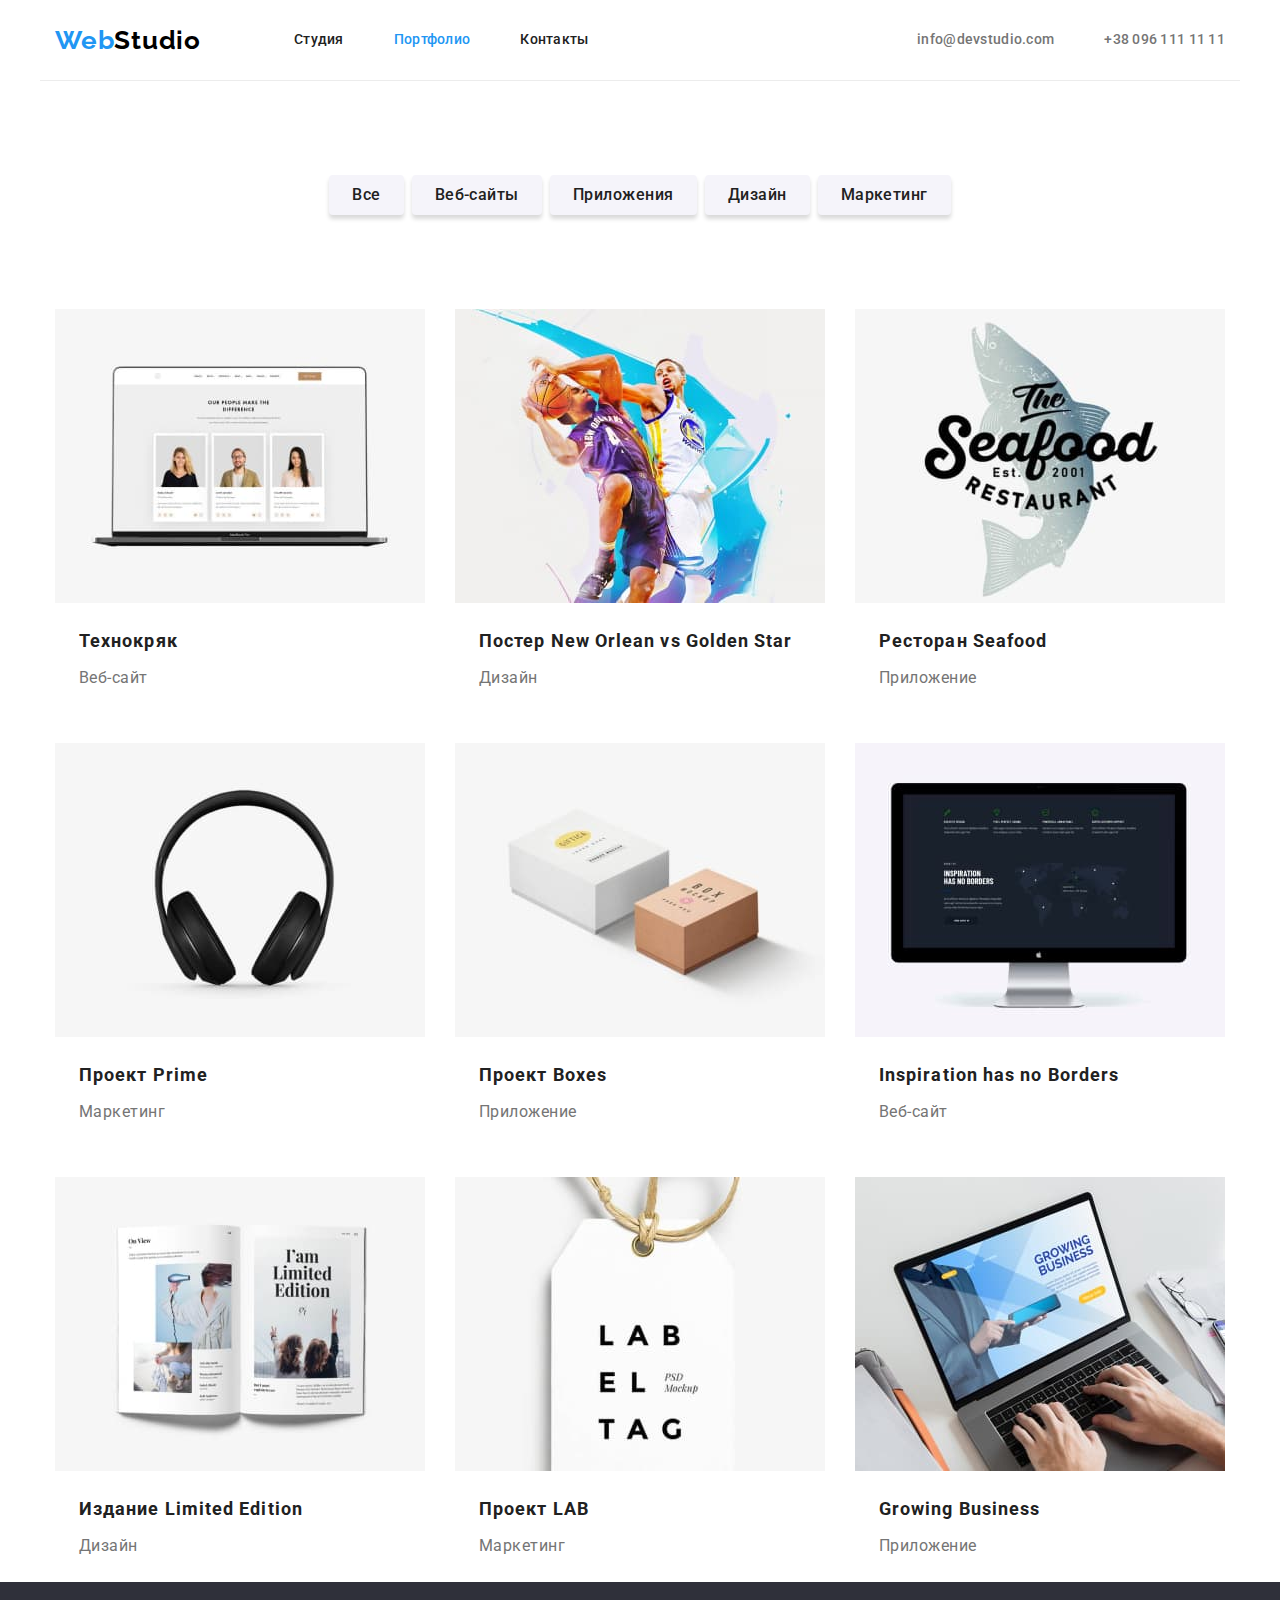
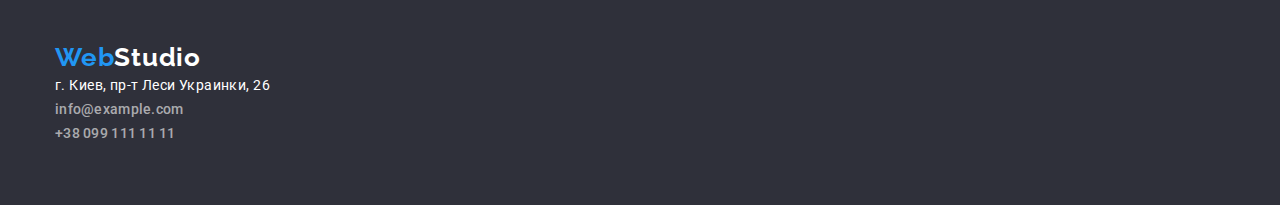
==== commit f432ae1e: "зробили сітку" ====
--- a/portfolio.html
+++ b/portfolio.html
@@ -74,96 +74,189 @@
         </div>
         <!--скрити заголовок h2-->
         <h2 class="hide">Приклади робіт</h2>
-        <ul>
-          <li class="work-example">
-            <img
-              src="./img/portfolio/tehnokr.jpeg"
-              alt="фото спеціалістів"
-              width="370"
-            />
-            <h3 class="example">Технокряк</h3>
-            <p class="example-name">Веб-сайт</p>
-          </li>
-          <li class="work-example">
-            <img
-              src="./img/portfolio/poster.jpeg"
-              alt="баскетболіст блокує опонента"
-              width="370"
-            />
-            <h3 class="example">
-              Постер <span lang="en">New Orlean vs Golden Star</span>
-            </h3>
-            <p class="example-name">Дизайн</p>
-          </li>
-          <li class="work-example">
-            <img
-              src="./img/portfolio/restaur.jpeg"
-              alt="логотип ресторана"
-              width="370"
-            />
-            <h3 class="example">Ресторан <span lang="en">Seafood</span></h3>
-            <p class="example-name">Приложение</p>
-          </li>
-          <li class="work-example">
-            <img
-              src="./img/portfolio/prime.jpeg"
-              alt="наваушники"
-              width="370"
-            />
-            <h3 class="example">Проект <span lang="en">Prime</span></h3>
-            <p class="example-name">Маркетинг</p>
-          </li>
-          <li class="work-example">
-            <img
-              src="./img/portfolio/boxes.jpeg"
-              alt="дві коробки"
-              width="370"
-            />
-            <h3 class="example">Проект <span lang="en"> Boxes</span></h3>
-            <p class="example-name">Приложение</p>
-          </li>
-          <li class="work-example">
-            <img
-              src="./img/portfolio/inspir.jpeg"
-              alt="монітор Apple"
-              width="370"
-            />
-            <h3 class="example" lang="en">Inspiration has no Borders</h3>
-            <p class="example-name">Веб-сайт</p>
-          </li>
-          <li class="work-example">
-            <img src="./img/portfolio/izdanie.jpeg" alt="журнал" width="370" />
-            <h3 class="example">
-              Издание <span lang="en"> Limited Edition</span>
-            </h3>
-            <p class="example-name">Дизайн</p>
-          </li>
-          <li class="work-example">
-            <img src="./img/portfolio/lab.jpeg" alt="бірка" width="370" />
-            <h3 class="example">Проект<span lang="en"> LAB </span></h3>
-            <p class="example-name">Маркетинг</p>
-          </li>
-          <li class="work-example">
-            <img
-              src="./img/portfolio/gb.jpeg"
-              alt="чоловік друкує на ноутбуці"
-              width="370"
-            />
-            <h3 class="example" lang="en">Growing Business</h3>
-            <p class="example-name">Приложение</p>
-          </li>
-        </ul>
+        <div class="container">
+          <ul class="list-works">
+            <div class="work">
+              <li class="work-example">
+                <article class="card">
+                  <div class="card-tumb">
+                    <img
+                      src="./img/portfolio/tehnokr.jpeg"
+                      alt="фото спеціалістів"
+                      width="370"
+                    />
+                  </div>
+                  <div class="card-content">
+                    <h3 class="example">Технокряк</h3>
+                    <p class="example-name">Веб-сайт</p>
+                  </div>
+                </article>
+              </li>
+            </div>
+            <div class="work">
+              <li class="work-example">
+                <article class="card">
+                  <div class="card-tumb">
+                    <img
+                      src="./img/portfolio/poster.jpeg"
+                      alt="баскетболіст блокує опонента"
+                      width="370"
+                    />
+                  </div>
+                  <div class="card-content">
+                    <h3 class="example">
+                      Постер <span lang="en">New Orlean vs Golden Star</span>
+                    </h3>
+                    <p class="example-name">Дизайн</p>
+                  </div>
+                </article>
+              </li>
+            </div>
+            <div class="work">
+              <li class="work-example">
+                <article class="card">
+                  <div class="card-tumb">
+                    <img
+                      src="./img/portfolio/restaur.jpeg"
+                      alt="логотип ресторана"
+                      width="370"
+                    />
+                  </div>
+                  <div class="card-content">
+                    <h3 class="example">
+                      Ресторан <span lang="en">Seafood</span>
+                    </h3>
+                    <p class="example-name">Приложение</p>
+                  </div>
+                </article>
+              </li>
+            </div>
+            <div class="work">
+              <li class="work-example">
+                <article class="card">
+                  <div class="card-tumb">
+                    <img
+                      src="./img/portfolio/prime.jpeg"
+                      alt="наваушники"
+                      width="370"
+                    />
+                  </div>
+                  <div class="card-content">
+                    <h3 class="example">Проект <span lang="en">Prime</span></h3>
+                    <p class="example-name">Маркетинг</p>
+                  </div>
+                </article>
+              </li>
+            </div>
+            <div class="work">
+              <li class="work-example">
+                <article class="card">
+                  <div class="card-tumb">
+                    <img
+                      src="./img/portfolio/boxes.jpeg"
+                      alt="дві коробки"
+                      width="370"
+                    />
+                  </div>
+                  <div class="card-content">
+                    <h3 class="example">
+                      Проект <span lang="en"> Boxes</span>
+                    </h3>
+                    <p class="example-name">Приложение</p>
+                  </div>
+                </article>
+              </li>
+            </div>
+            <div class="work">
+              <li class="work-example">
+                <article class="card">
+                  <div class="card-tumb">
+                    <img
+                      src="./img/portfolio/inspir.jpeg"
+                      alt="монітор Apple"
+                      width="370"
+                    />
+                  </div>
+                  <div class="card-content">
+                    <h3 class="example" lang="en">
+                      Inspiration has no Borders
+                    </h3>
+                    <p class="example-name">Веб-сайт</p>
+                  </div>
+                </article>
+              </li>
+            </div>
+            <div class="work">
+              <li class="work-example">
+                <article class="card">
+                  <div class="card-tumb">
+                    <img
+                      src="./img/portfolio/izdanie.jpeg"
+                      alt="журнал"
+                      width="370"
+                    />
+                  </div>
+                  <div class="card-content">
+                    <h3 class="example">
+                      Издание <span lang="en"> Limited Edition</span>
+                    </h3>
+                    <p class="example-name">Дизайн</p>
+                  </div>
+                </article>
+              </li>
+            </div>
+
+            <div class="work">
+              <li class="work-example">
+                <article class="card">
+                  <div class="card-tumb">
+                    <img
+                      src="./img/portfolio/lab.jpeg"
+                      alt="бірка"
+                      width="370"
+                    />
+                  </div>
+                  <div class="card-content">
+                    <h3 class="example">Проект<span lang="en"> LAB </span></h3>
+                    <p class="example-name">Маркетинг</p>
+                  </div>
+                </article>
+              </li>
+            </div>
+            <div class="work">
+              <li class="work-example">
+                <article class="card">
+                  <div class="card-tumb">
+                    <img
+                      src="./img/portfolio/gb.jpeg"
+                      alt="чоловік друкує на ноутбуці"
+                      width="370"
+                    />
+                  </div>
+                  <div class="card-content">
+                    <h3 class="example" lang="en">Growing Business</h3>
+                    <p class="example-name">Приложение</p>
+                  </div>
+                </article>
+              </li>
+            </div>
+          </ul>
+        </div>
       </section>
     </main>
     <footer class="footer">
-      <a class="logo" href="/">Web<span class="web-footer">Studio</span> </a>
-
-      <address class="address">г. Киев, пр-т Леси Украинки, 26</address>
-
-      <ul class="footer-link">
-        <li><a class="link" href="info@example.com">info@example.com</a></li>
-        <li><a class="link" href="tel:+380991111111">+38 099 111 11 11</a></li>
-      </ul>
+      <div class="container">
+        <a class="logo" href="/">Web<span class="web-footer">Studio</span> </a>
+
+        <address class="address">г. Киев, пр-т Леси Украинки, 26</address>
+
+        <ul class="footer-link">
+          <li><a class="link" href="info@example.com">info@example.com</a></li>
+          <li>
+            <a class="link" href="tel:+380991111111">+38 099 111 11 11</a>
+          </li>
+        </ul>
+      </div>
     </footer>
   </body>
 </html>
--- a/css/styles.css
+++ b/css/styles.css
@@ -26,6 +26,8 @@
 }
 img {
   display: block;
+  max-width: 100%;
+  height: auto;
 }
 
 /* 
@@ -54,13 +56,12 @@
 
   margin-left: auto;
   margin-right: auto;
-
-  outline: 1px solid red;
 }
 
 .header-container {
   display: flex;
   align-items: center;
+  border-bottom: 1px solid #ececec;
 }
 .logo {
   font-family: "Raleway";
@@ -80,8 +81,6 @@
 
 .item-nav {
   margin-right: 50px;
-
-  outline: 1px solid red;
 }
 .item-nav .link {
   display: inline-block;
@@ -320,18 +319,27 @@
   font-weight: 700;
   font-size: 18px;
   line-height: 2;
-
   letter-spacing: 0.06em;
 }
 .example-name {
   line-height: 1.9;
-
-  letter-spacing: 0.03em;
+  letter-spacing: 0.03em;
+  margin-top: 4px;
 
   color: var(--secondary-text-color);
 }
+.list-works {
+  display: flex;
+  flex-wrap: wrap;
+  margin-bottom: -30px;
+  margin-right: -30px;
+}
+
 .work-example {
-  width: calc(100% / 3);
-}
-
-/* flex-basis: calc((100% - 30px) / 3); */
+  flex-basis: calc(100% / 3-30px);
+  margin-bottom: 30px;
+  margin-right: 30px;
+}
+.card-content {
+  padding: 20px 24px;
+}
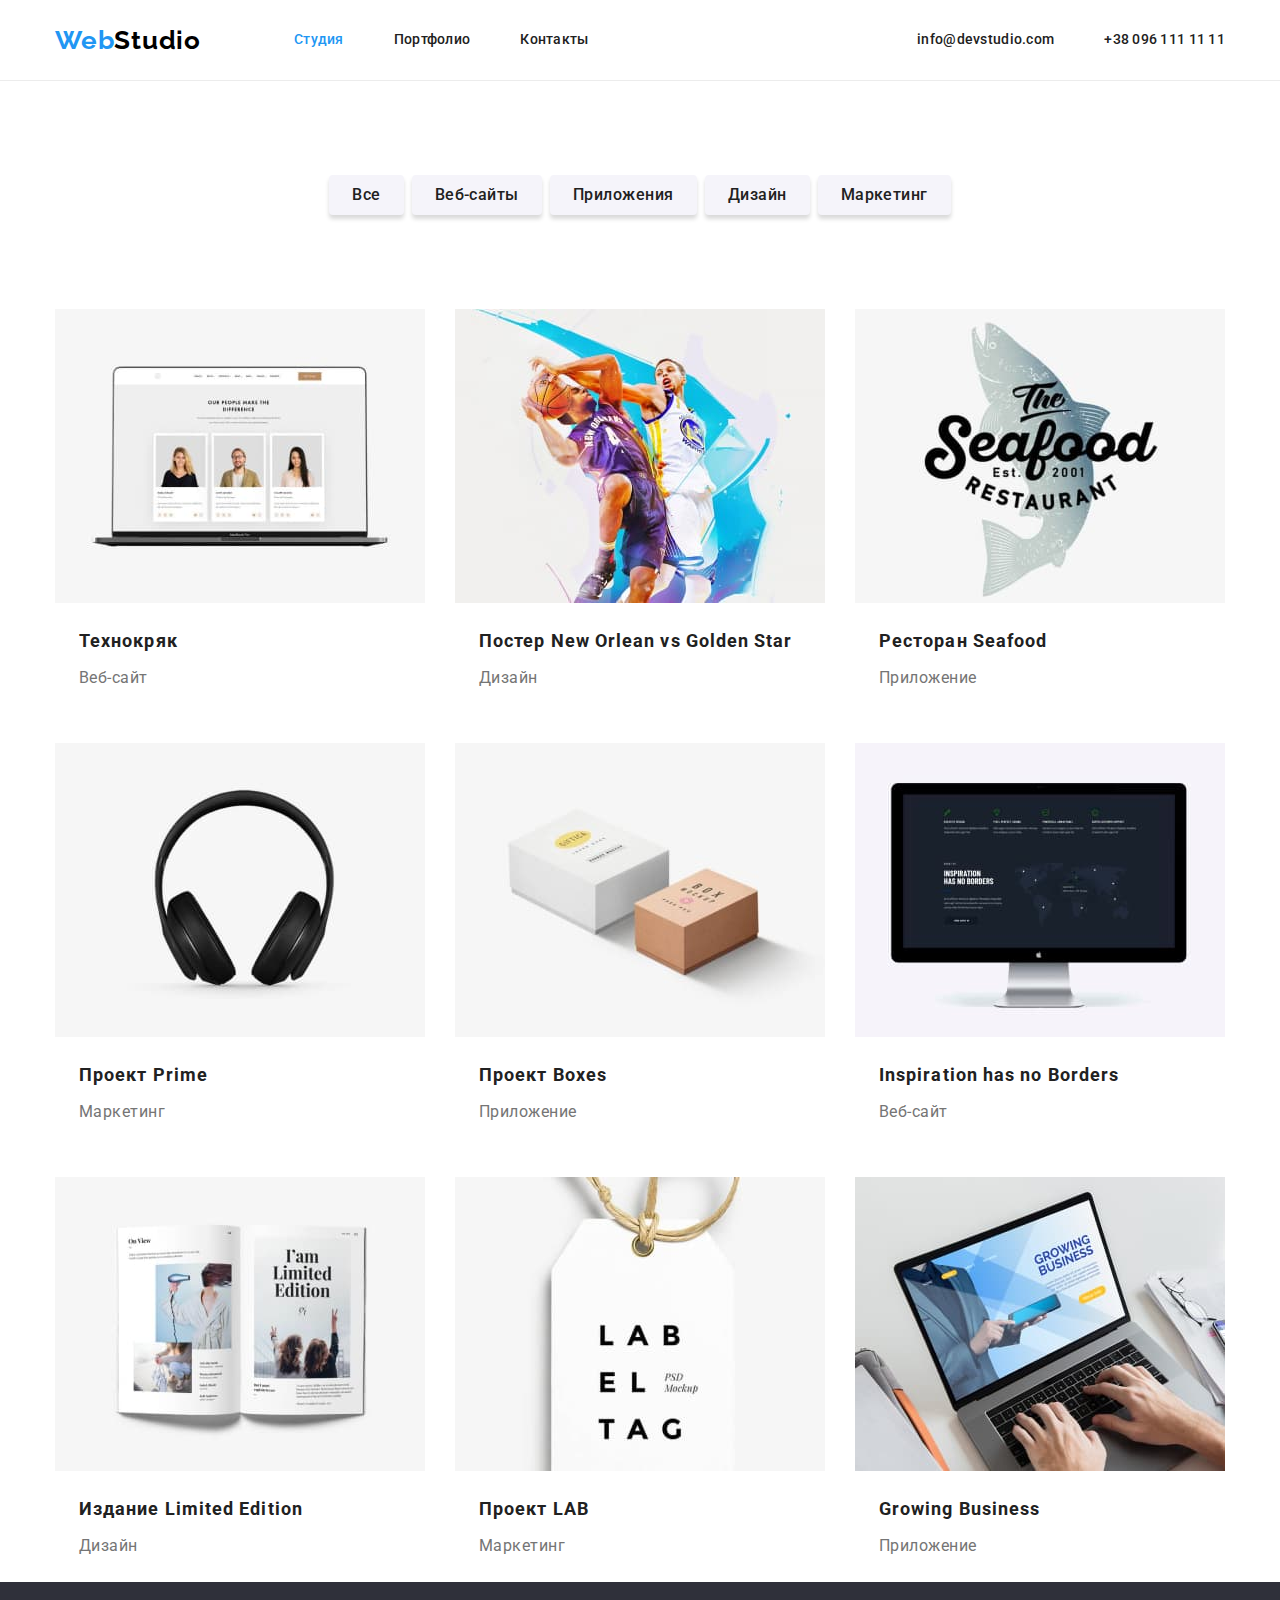
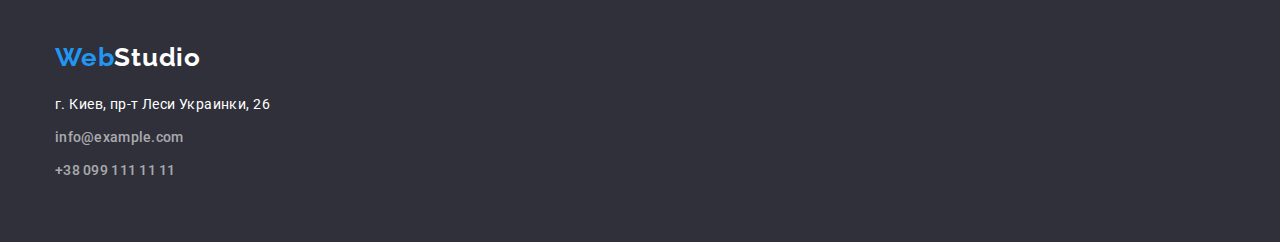
==== commit 2442064d: "виправлення" ====
--- a/portfolio.html
+++ b/portfolio.html
@@ -27,25 +27,23 @@
         <nav class="header-nav">
           <ul class="site-nav">
             <li class="item-nav">
-              <a class="link" href="/">Студия</a>
+              <a class="link current" href="/">Студия</a>
             </li>
             <li class="item-nav">
-              <a class="link current" href="./portfolio.html">Портфолио</a>
+              <a class="link" href="./portfolio.html">Портфолио</a>
             </li>
             <li class="item-nav"><a class="link" href="/">Контакты</a></li>
           </ul>
         </nav>
 
-        <div class="auth-nav">
-          <ul class="auth-cont">
-            <li class="item-nav">
-              <a class="link" href="info@devstudio.com">info@devstudio.com</a>
-            </li>
-            <li class="item-nav">
-              <a class="link" href="/">+38 096 111 11 11</a>
-            </li>
-          </ul>
-        </div>
+        <ul class="auth-cont">
+          <li class="item-nav">
+            <a class="link" href="info@devstudio.com">info@devstudio.com</a>
+          </li>
+          <li class="item-nav">
+            <a class="link" href="/">+38 096 111 11 11</a>
+          </li>
+        </ul>
       </div>
     </header>
 
@@ -76,183 +74,147 @@
         <h2 class="hide">Приклади робіт</h2>
         <div class="container">
           <ul class="list-works">
-            <div class="work">
-              <li class="work-example">
-                <article class="card">
-                  <div class="card-tumb">
-                    <img
-                      src="./img/portfolio/tehnokr.jpeg"
-                      alt="фото спеціалістів"
-                      width="370"
-                    />
-                  </div>
-                  <div class="card-content">
-                    <h3 class="example">Технокряк</h3>
-                    <p class="example-name">Веб-сайт</p>
-                  </div>
-                </article>
-              </li>
-            </div>
-            <div class="work">
-              <li class="work-example">
-                <article class="card">
-                  <div class="card-tumb">
-                    <img
-                      src="./img/portfolio/poster.jpeg"
-                      alt="баскетболіст блокує опонента"
-                      width="370"
-                    />
-                  </div>
-                  <div class="card-content">
-                    <h3 class="example">
-                      Постер <span lang="en">New Orlean vs Golden Star</span>
-                    </h3>
-                    <p class="example-name">Дизайн</p>
-                  </div>
-                </article>
-              </li>
-            </div>
-            <div class="work">
-              <li class="work-example">
-                <article class="card">
-                  <div class="card-tumb">
-                    <img
-                      src="./img/portfolio/restaur.jpeg"
-                      alt="логотип ресторана"
-                      width="370"
-                    />
-                  </div>
-                  <div class="card-content">
-                    <h3 class="example">
-                      Ресторан <span lang="en">Seafood</span>
-                    </h3>
-                    <p class="example-name">Приложение</p>
-                  </div>
-                </article>
-              </li>
-            </div>
-            <div class="work">
-              <li class="work-example">
-                <article class="card">
-                  <div class="card-tumb">
-                    <img
-                      src="./img/portfolio/prime.jpeg"
-                      alt="наваушники"
-                      width="370"
-                    />
-                  </div>
-                  <div class="card-content">
-                    <h3 class="example">Проект <span lang="en">Prime</span></h3>
-                    <p class="example-name">Маркетинг</p>
-                  </div>
-                </article>
-              </li>
-            </div>
-            <div class="work">
-              <li class="work-example">
-                <article class="card">
-                  <div class="card-tumb">
-                    <img
-                      src="./img/portfolio/boxes.jpeg"
-                      alt="дві коробки"
-                      width="370"
-                    />
-                  </div>
-                  <div class="card-content">
-                    <h3 class="example">
-                      Проект <span lang="en"> Boxes</span>
-                    </h3>
-                    <p class="example-name">Приложение</p>
-                  </div>
-                </article>
-              </li>
-            </div>
-            <div class="work">
-              <li class="work-example">
-                <article class="card">
-                  <div class="card-tumb">
-                    <img
-                      src="./img/portfolio/inspir.jpeg"
-                      alt="монітор Apple"
-                      width="370"
-                    />
-                  </div>
-                  <div class="card-content">
-                    <h3 class="example" lang="en">
-                      Inspiration has no Borders
-                    </h3>
-                    <p class="example-name">Веб-сайт</p>
-                  </div>
-                </article>
-              </li>
-            </div>
-            <div class="work">
-              <li class="work-example">
-                <article class="card">
-                  <div class="card-tumb">
-                    <img
-                      src="./img/portfolio/izdanie.jpeg"
-                      alt="журнал"
-                      width="370"
-                    />
-                  </div>
-                  <div class="card-content">
-                    <h3 class="example">
-                      Издание <span lang="en"> Limited Edition</span>
-                    </h3>
-                    <p class="example-name">Дизайн</p>
-                  </div>
-                </article>
-              </li>
-            </div>
-
-            <div class="work">
-              <li class="work-example">
-                <article class="card">
-                  <div class="card-tumb">
-                    <img
-                      src="./img/portfolio/lab.jpeg"
-                      alt="бірка"
-                      width="370"
-                    />
-                  </div>
-                  <div class="card-content">
-                    <h3 class="example">Проект<span lang="en"> LAB </span></h3>
-                    <p class="example-name">Маркетинг</p>
-                  </div>
-                </article>
-              </li>
-            </div>
-            <div class="work">
-              <li class="work-example">
-                <article class="card">
-                  <div class="card-tumb">
-                    <img
-                      src="./img/portfolio/gb.jpeg"
-                      alt="чоловік друкує на ноутбуці"
-                      width="370"
-                    />
-                  </div>
-                  <div class="card-content">
-                    <h3 class="example" lang="en">Growing Business</h3>
-                    <p class="example-name">Приложение</p>
-                  </div>
-                </article>
-              </li>
-            </div>
+            <li class="work-example">
+              <img
+                src="./img/portfolio/tehnokr.jpeg"
+                alt="фото спеціалістів"
+                width="370"
+              />
+
+              <div class="card-content">
+                <h3 class="example">Технокряк</h3>
+                <p class="example-name">Веб-сайт</p>
+              </div>
+            </li>
+
+            <li class="work-example">
+              <div class="card-tumb">
+                <img
+                  src="./img/portfolio/poster.jpeg"
+                  alt="баскетболіст блокує опонента"
+                  width="370"
+                />
+              </div>
+              <div class="card-content">
+                <h3 class="example">
+                  Постер <span lang="en">New Orlean vs Golden Star</span>
+                </h3>
+                <p class="example-name">Дизайн</p>
+              </div>
+            </li>
+
+            <li class="work-example">
+              <div class="card-tumb">
+                <img
+                  src="./img/portfolio/restaur.jpeg"
+                  alt="логотип ресторана"
+                  width="370"
+                />
+              </div>
+              <div class="card-content">
+                <h3 class="example">Ресторан <span lang="en">Seafood</span></h3>
+                <p class="example-name">Приложение</p>
+              </div>
+            </li>
+
+            <li class="work-example">
+              <div class="card-tumb">
+                <img
+                  src="./img/portfolio/prime.jpeg"
+                  alt="наваушники"
+                  width="370"
+                />
+              </div>
+              <div class="card-content">
+                <h3 class="example">Проект <span lang="en">Prime</span></h3>
+                <p class="example-name">Маркетинг</p>
+              </div>
+            </li>
+
+            <li class="work-example">
+              <div class="card-tumb">
+                <img
+                  src="./img/portfolio/boxes.jpeg"
+                  alt="дві коробки"
+                  width="370"
+                />
+              </div>
+              <div class="card-content">
+                <h3 class="example">Проект <span lang="en"> Boxes</span></h3>
+                <p class="example-name">Приложение</p>
+              </div>
+            </li>
+
+            <li class="work-example">
+              <div class="card-tumb">
+                <img
+                  src="./img/portfolio/inspir.jpeg"
+                  alt="монітор Apple"
+                  width="370"
+                />
+              </div>
+              <div class="card-content">
+                <h3 class="example" lang="en">Inspiration has no Borders</h3>
+                <p class="example-name">Веб-сайт</p>
+              </div>
+            </li>
+
+            <li class="work-example">
+              <div class="card-tumb">
+                <img
+                  src="./img/portfolio/izdanie.jpeg"
+                  alt="журнал"
+                  width="370"
+                />
+              </div>
+              <div class="card-content">
+                <h3 class="example">
+                  Издание <span lang="en"> Limited Edition</span>
+                </h3>
+                <p class="example-name">Дизайн</p>
+              </div>
+            </li>
+
+            <li class="work-example">
+              <div class="card-tumb">
+                <img src="./img/portfolio/lab.jpeg" alt="бірка" width="370" />
+              </div>
+              <div class="card-content">
+                <h3 class="example">Проект<span lang="en"> LAB </span></h3>
+                <p class="example-name">Маркетинг</p>
+              </div>
+            </li>
+
+            <li class="work-example">
+              <div class="card-tumb">
+                <img
+                  src="./img/portfolio/gb.jpeg"
+                  alt="чоловік друкує на ноутбуці"
+                  width="370"
+                />
+              </div>
+              <div class="card-content">
+                <h3 class="example" lang="en">Growing Business</h3>
+                <p class="example-name">Приложение</p>
+              </div>
+            </li>
           </ul>
         </div>
       </section>
     </main>
     <footer class="footer">
       <div class="container">
-        <a class="logo" href="/">Web<span class="web-footer">Studio</span> </a>
+        <a class="logo down" href="/"
+          >Web<span class="web-footer">Studio</span>
+        </a>
 
         <address class="address">г. Киев, пр-т Леси Украинки, 26</address>
 
         <ul class="footer-link">
-          <li><a class="link" href="info@example.com">info@example.com</a></li>
-          <li>
+          <li class="item-footer">
+            <a class="link" href="info@example.com">info@example.com</a>
+          </li>
+          <li class="item-footer">
             <a class="link" href="tel:+380991111111">+38 099 111 11 11</a>
           </li>
         </ul>
--- a/css/styles.css
+++ b/css/styles.css
@@ -57,11 +57,13 @@
   margin-left: auto;
   margin-right: auto;
 }
+.header {
+  border-bottom: 1px solid #ececec;
+}
 
 .header-container {
   display: flex;
   align-items: center;
-  border-bottom: 1px solid #ececec;
 }
 .logo {
   font-family: "Raleway";
@@ -89,11 +91,10 @@
 .item-nav:last-child {
   margin-right: 0;
 }
-.auth-nav {
+
+.auth-cont {
+  display: flex;
   margin-left: auto;
-}
-.auth-cont {
-  display: flex;
 }
 .section {
   padding: 94px 0;
@@ -109,8 +110,6 @@
 
   color: var(--primary-text-color);
   text-decoration: none;
-  /* margin: 0;
-  padding: 0; */
 }
 
 .auth-nav .link {
@@ -122,12 +121,10 @@
 .hero {
   background-color: #2f303a;
   padding: 200px 0;
+  text-align: center;
 }
 
 .hero .container {
-  display: flex;
-  flex-direction: column;
-  align-items: center;
   color: #ffffff;
 }
 
@@ -141,7 +138,9 @@
   text-transform: uppercase;
 
   margin-bottom: 30px;
-  text-align: center;
+
+  margin-right: auto;
+  margin-left: auto;
 }
 .btn-hero {
   color: #ffffff;
@@ -164,6 +163,7 @@
   font-size: 14px;
   line-height: 1.14;
   letter-spacing: 0.03em;
+  padding-bottom: 0;
 }
 .list {
   display: flex;
@@ -215,6 +215,10 @@
   letter-spacing: 0.03em;
   padding: 94px 0;
 }
+.name-position {
+  padding-top: 30px;
+  padding-bottom: 30px;
+}
 
 .team-name {
   font-weight: 500;
@@ -231,7 +235,7 @@
 
   text-align: center;
   letter-spacing: 0.03em;
-  margin-bottom: 30px;
+  /* margin-bottom: 30px; */
 }
 .item-team {
   background: #ffffff;
@@ -244,9 +248,7 @@
 .item-team:last-child {
   margin-right: 0;
 }
-.img-item-team {
-  margin-bottom: 30px;
-}
+
 .footer {
   background-color: #2f303a;
   font-size: 14px;
@@ -263,6 +265,11 @@
 .web-footer {
   color: #ffffff;
 }
+.down {
+  display: block;
+  margin-bottom: 20px;
+  margin-right: 0;
+}
 .footer-link .link {
   color: rgba(255, 255, 255, 0.6);
 }
@@ -270,7 +277,13 @@
   font-style: normal;
   font-weight: 400;
   color: #ffffff;
-}
+  margin-bottom: 9px;
+}
+
+.item-footer:not(:last-child) {
+  margin-bottom: 9px;
+}
+
 .link:hover {
   color: var(--accent-color);
 }
@@ -331,14 +344,14 @@
 .list-works {
   display: flex;
   flex-wrap: wrap;
-  margin-bottom: -30px;
-  margin-right: -30px;
+  margin-top: -30px;
+  margin-left: -30px;
 }
 
 .work-example {
   flex-basis: calc(100% / 3-30px);
-  margin-bottom: 30px;
-  margin-right: 30px;
+  margin-top: 30px;
+  margin-left: 30px;
 }
 .card-content {
   padding: 20px 24px;
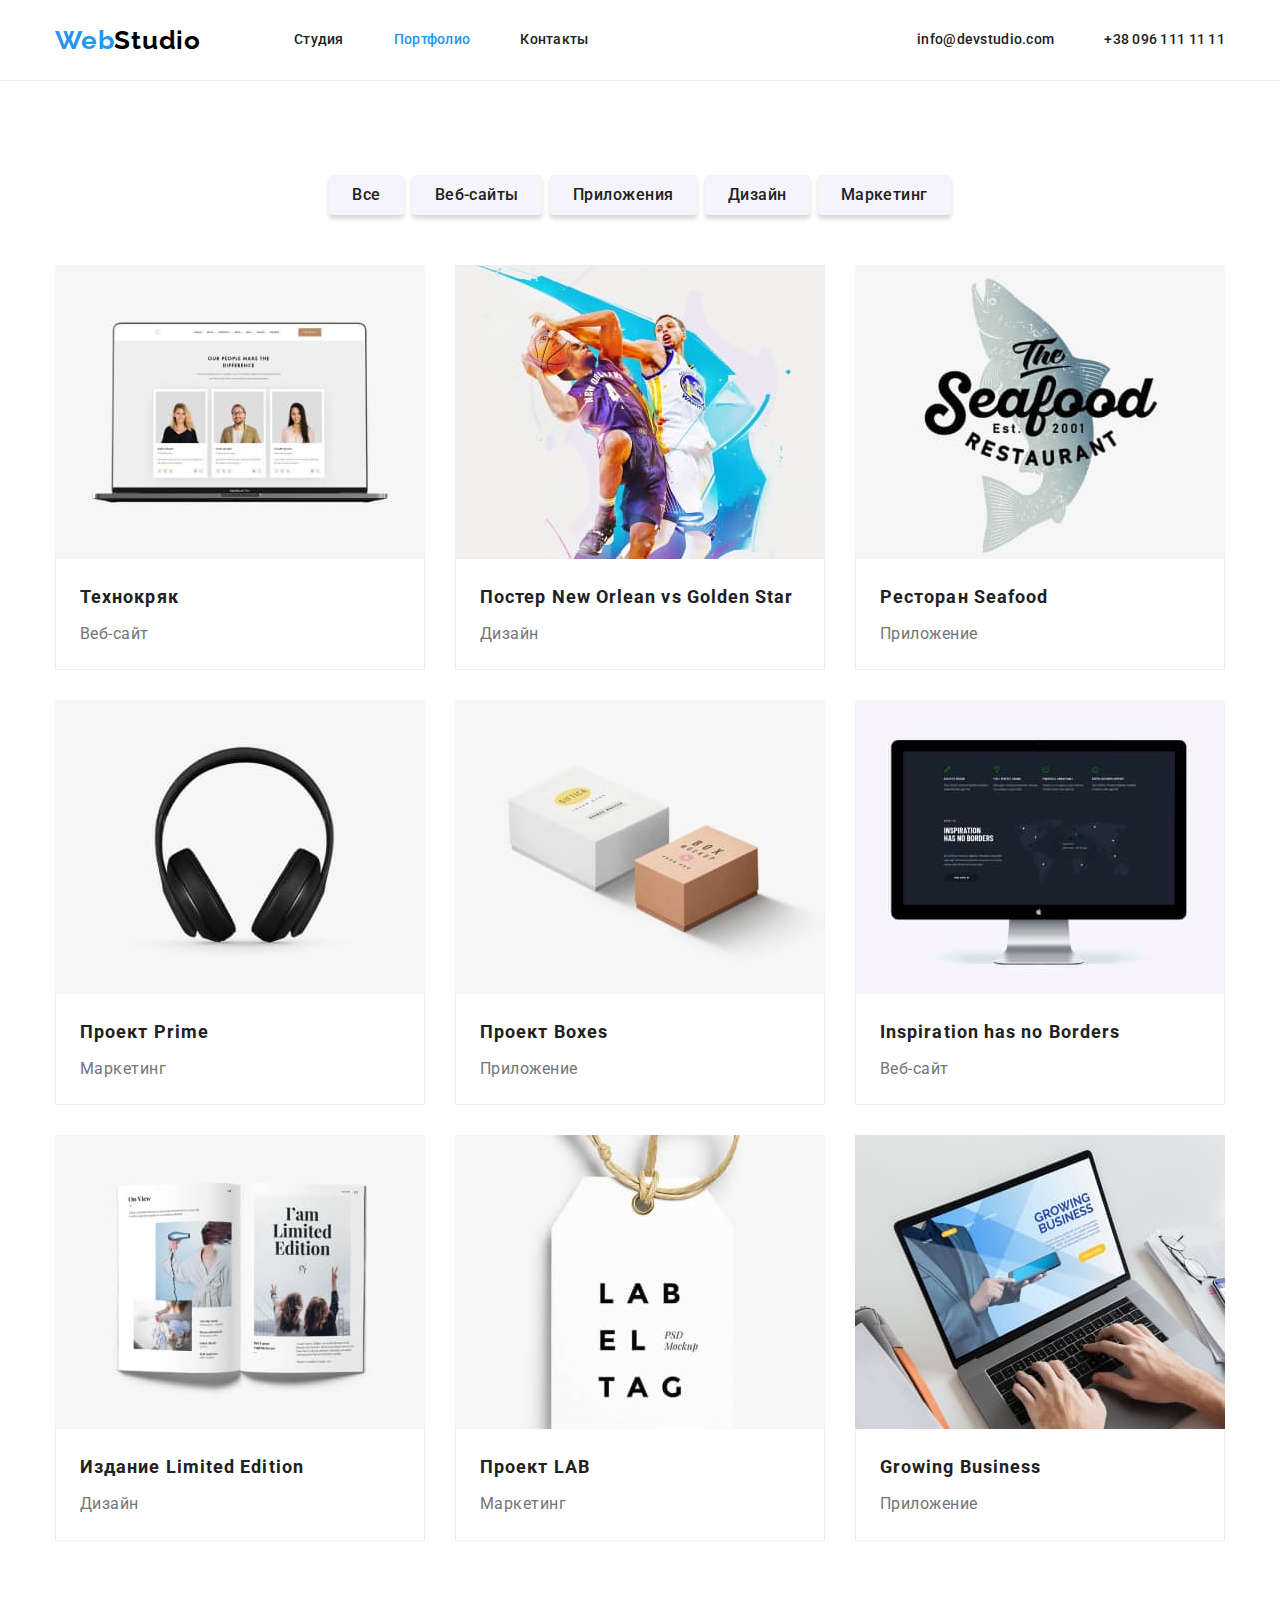
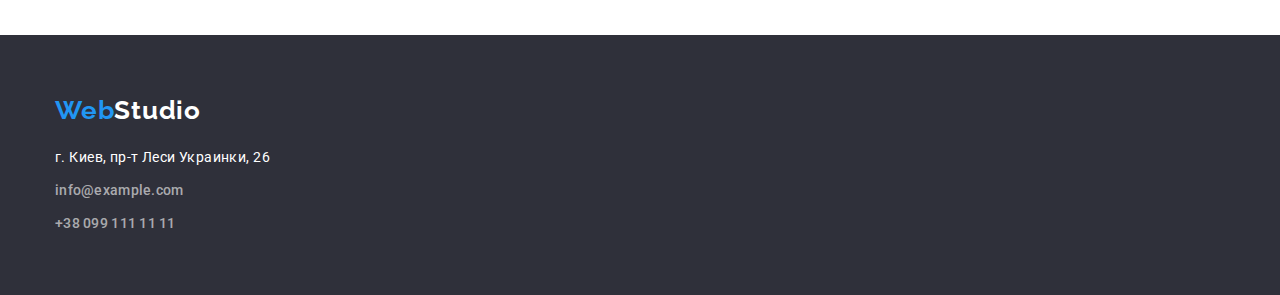
==== commit 3f8de8ff: "виправлення" ====
--- a/portfolio.html
+++ b/portfolio.html
@@ -27,10 +27,10 @@
         <nav class="header-nav">
           <ul class="site-nav">
             <li class="item-nav">
-              <a class="link current" href="/">Студия</a>
+              <a class="link" href="/">Студия</a>
             </li>
             <li class="item-nav">
-              <a class="link" href="./portfolio.html">Портфолио</a>
+              <a class="link current" href="./portfolio.html">Портфолио</a>
             </li>
             <li class="item-nav"><a class="link" href="/">Контакты</a></li>
           </ul>
@@ -48,7 +48,7 @@
     </header>
 
     <main>
-      <section>
+      <section class="portfolio section">
         <!--скрити заголовок h1 -->
         <h1 class="hide">Кнопки фільтру</h1>
         <div class="container">
--- a/css/styles.css
+++ b/css/styles.css
@@ -317,10 +317,9 @@
 }
 
 .btn-list {
-  padding-top: 94px;
-  padding-bottom: 94px;
   display: flex;
   justify-content: center;
+  margin-bottom: 50px;
 }
 .btn-list .item-btn {
   margin-right: 8px;
@@ -355,4 +354,7 @@
 }
 .card-content {
   padding: 20px 24px;
-}
+  border-right: 1px solid #eeeeee;
+  border-left: 1px solid #eeeeee;
+  border-bottom: 1px solid #eeeeee;
+}
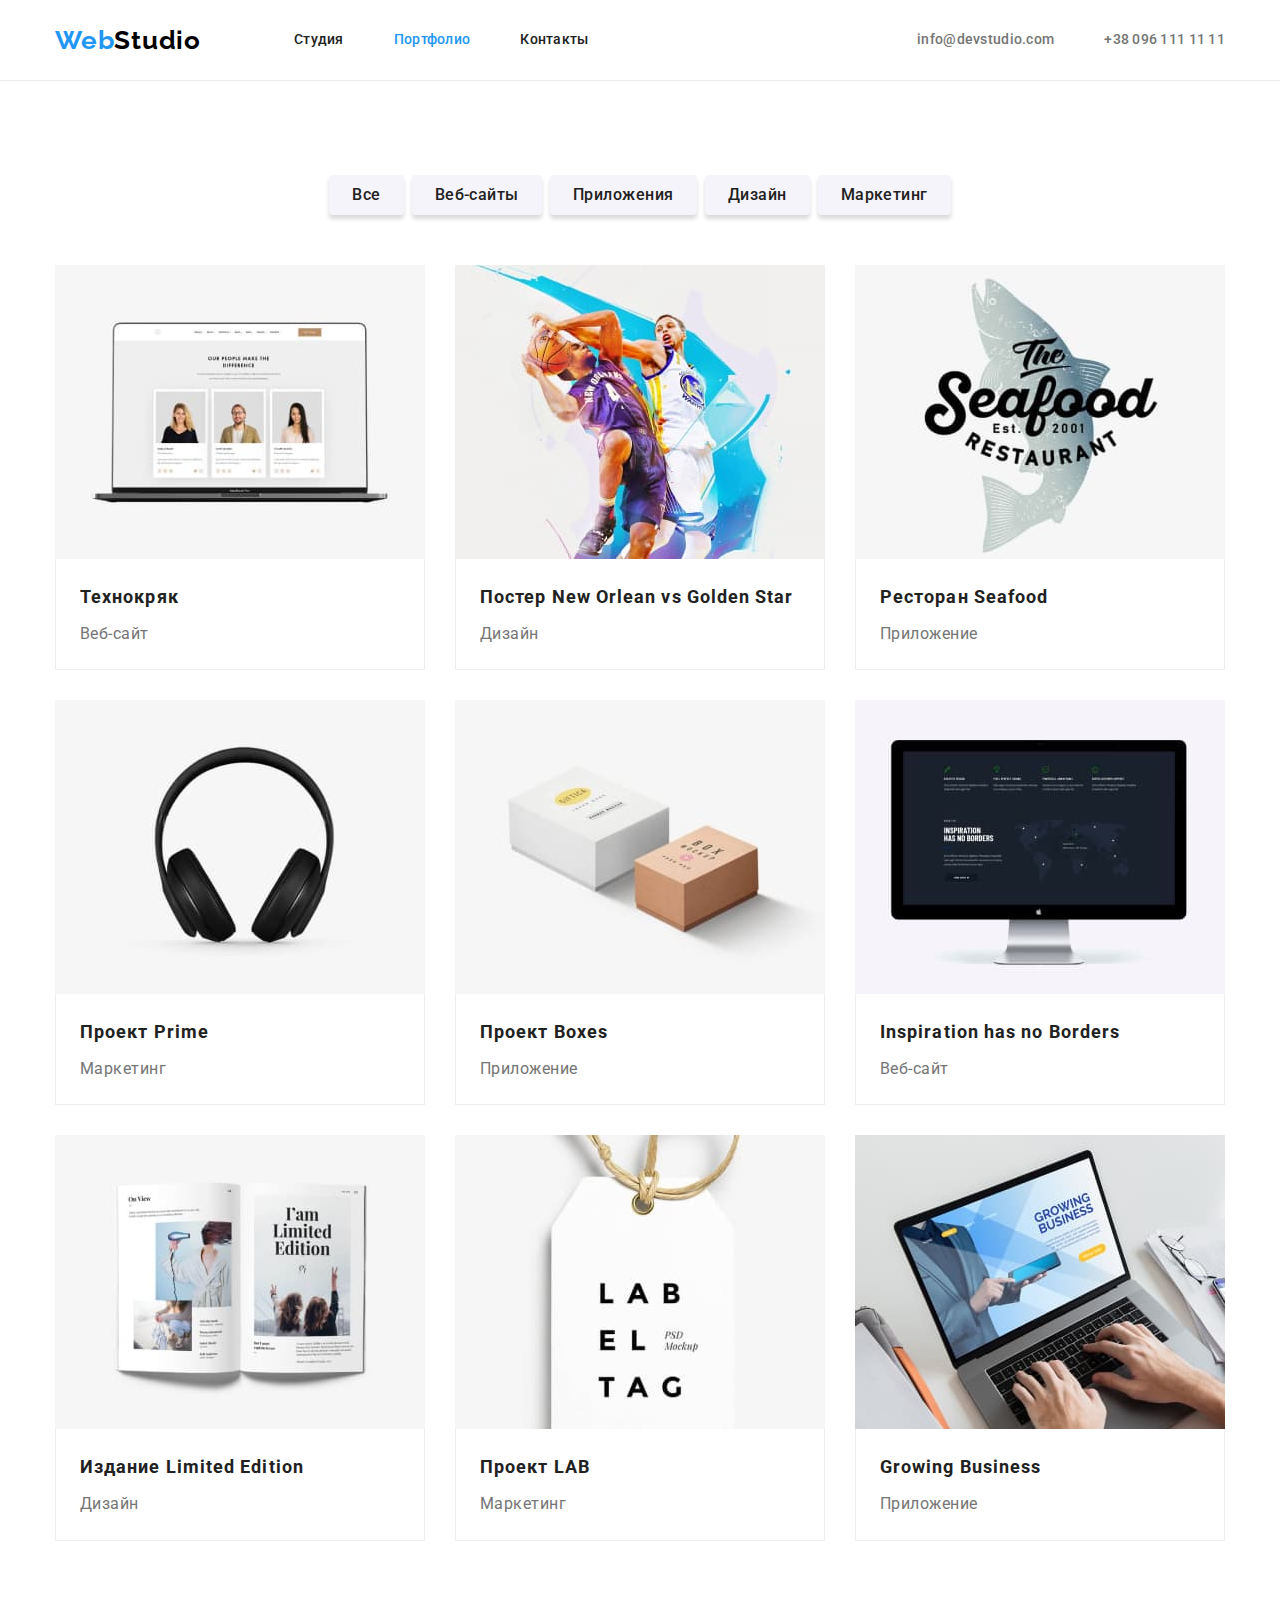
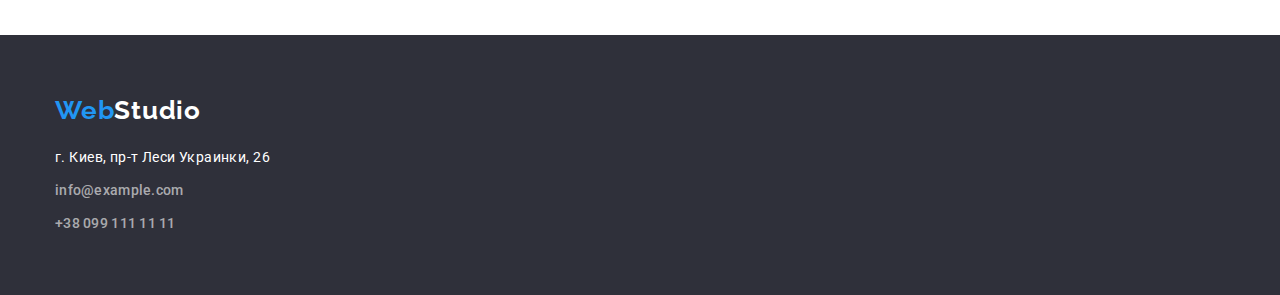
==== commit 86f8f875: "виправлення" ====
--- a/portfolio.html
+++ b/portfolio.html
@@ -69,10 +69,10 @@
               <button class="btn" type="button">Маркетинг</button>
             </li>
           </ul>
-        </div>
-        <!--скрити заголовок h2-->
-        <h2 class="hide">Приклади робіт</h2>
-        <div class="container">
+
+          <!--скрити заголовок h2-->
+          <h2 class="hide">Приклади робіт</h2>
+
           <ul class="list-works">
             <li class="work-example">
               <img
--- a/css/styles.css
+++ b/css/styles.css
@@ -112,7 +112,7 @@
   text-decoration: none;
 }
 
-.auth-nav .link {
+.auth-cont .link {
   color: var(--secondary-text-color);
 }
 .site-nav .link.current {
